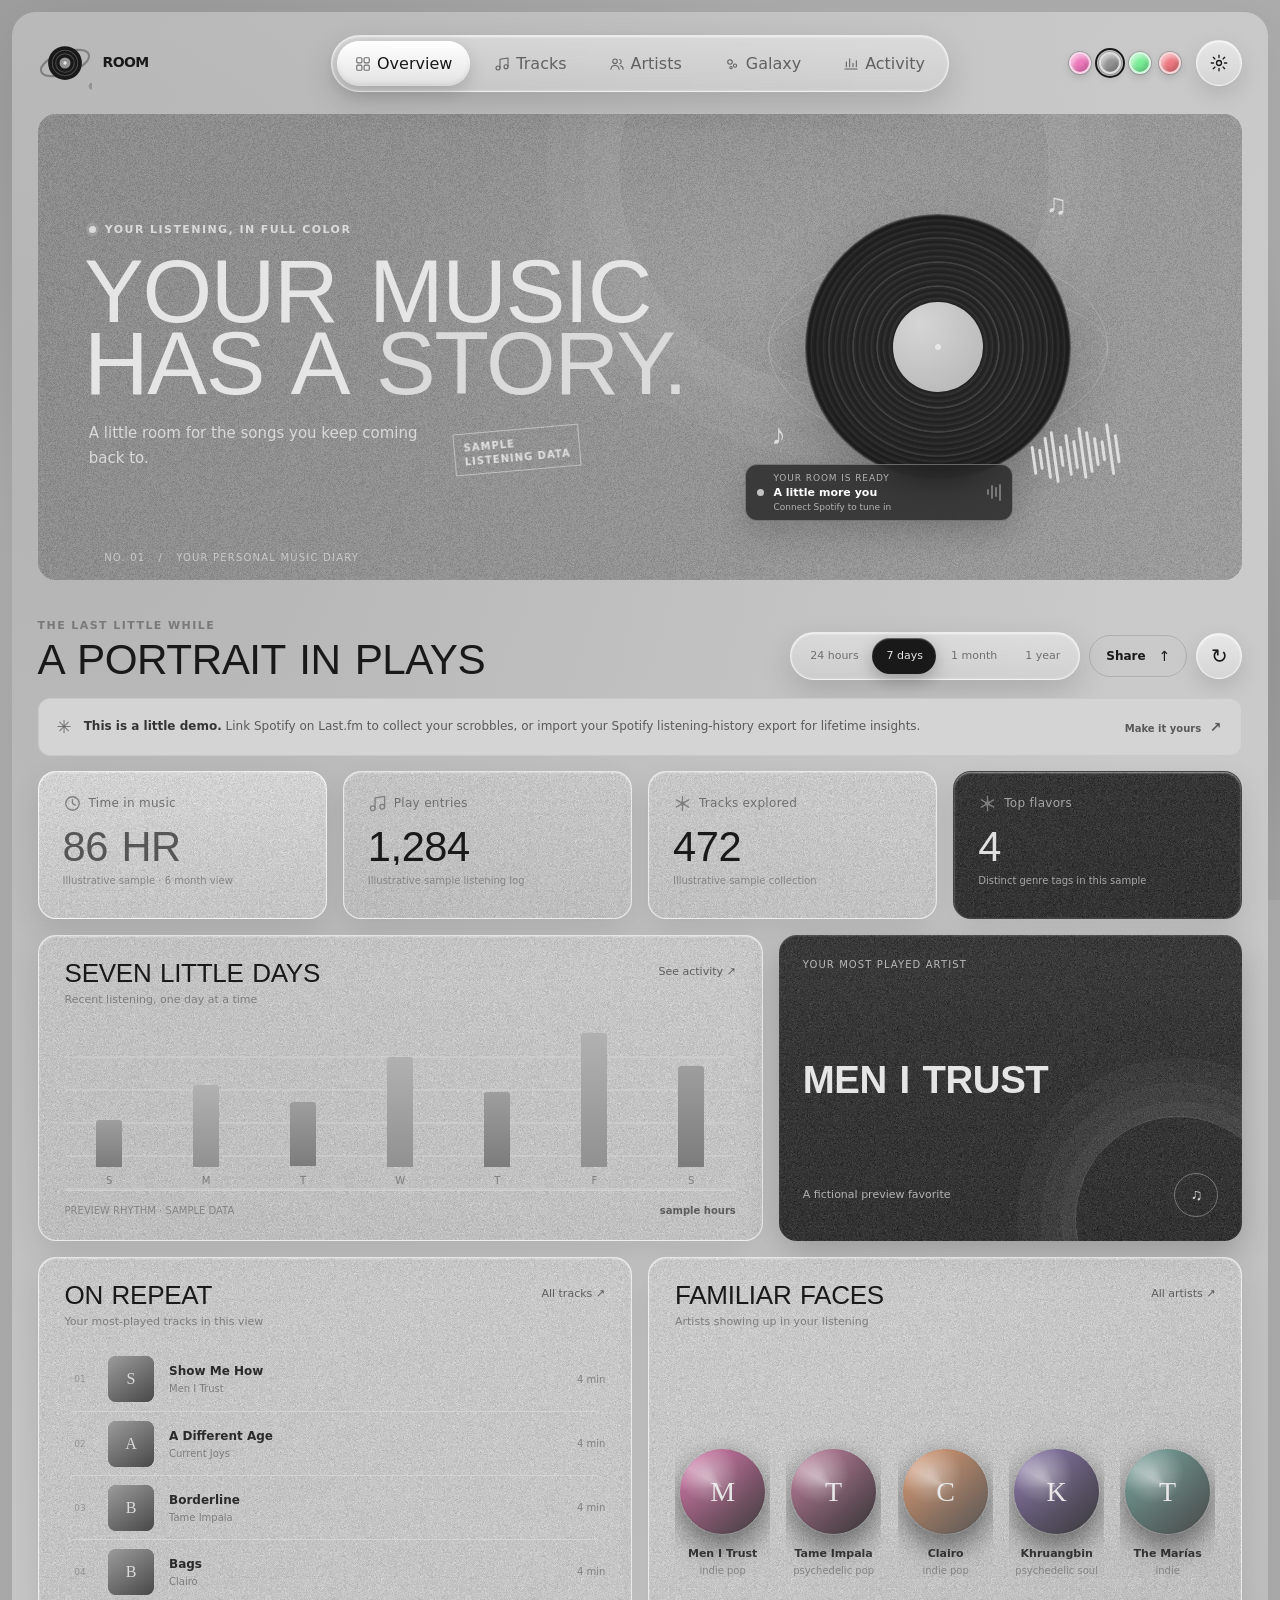
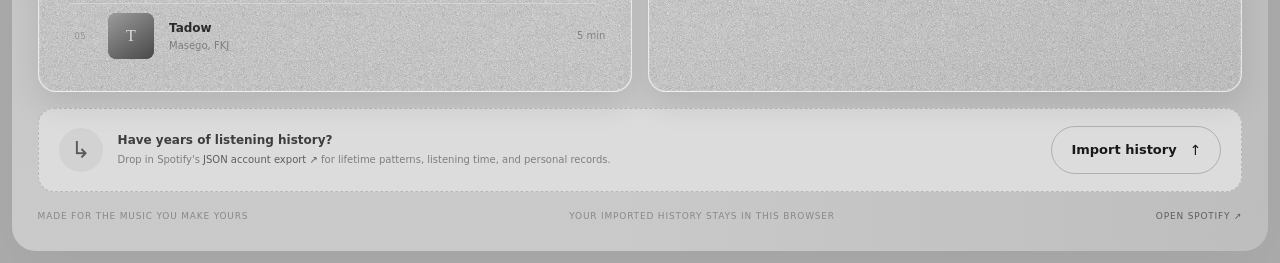
==== index.html @ 2a41d4ee "Force fresh app download for share fix" ====
<!doctype html>
<html lang="en">
  <head>
    <meta charset="utf-8" />
    <meta name="viewport" content="width=device-width, initial-scale=1" />
    <meta name="theme-color" content="#a3a3a3" />
    <meta name="description" content="A listening dashboard for Spotify listeners who track their music with Last.fm." />
    <title>Room</title>
    <link rel="icon" type="image/svg+xml" href="./logo.svg?v=3" />
    <link id="themeStylesheet" rel="stylesheet" href="./styles.css?v=20" />
    <script>
      try {
        var __roomTheme = localStorage.getItem("room-theme") || "grey";
        var __themeHref = { pink: "./themes/pink.css?v=20", green: "./themes/green.css?v=20", red: "./themes/red.css?v=20" }[__roomTheme];
        if (__themeHref) document.getElementById("themeStylesheet").href = __themeHref;
      } catch (e) {}
    </script>
    <script src="./config.js?v=20"></script>
    <script src="./app.js?v=21" defer></script>
  </head>
  <body>
    <div class="paper">
      <header class="topbar">
        <a class="wordmark" href="#overview" aria-label="Room home">
          <svg class="wordmark-logo" viewBox="0 0 64 64" aria-hidden="true"><ellipse cx="32" cy="32" rx="30" ry="12.5" fill="none" stroke="var(--ink)" stroke-opacity=".35" stroke-width="2.5" transform="rotate(-20 32 32)"/><circle cx="32" cy="32" r="20" fill="var(--ink)"/><circle cx="32" cy="32" r="15" fill="none" stroke="rgb(255 255 255 / 22%)" stroke-width="1.2"/><circle cx="32" cy="32" r="11" fill="none" stroke="rgb(255 255 255 / 22%)" stroke-width="1.2"/><circle cx="32" cy="32" r="6.5" fill="var(--pink)"/><circle cx="32" cy="32" r="2" fill="var(--white)"/><circle cx="60.2" cy="21.7" r="4" fill="var(--pink)"><animateMotion dur="3s" repeatCount="indefinite" path="M 60.2 21.7 A 30 12.5 -20 1 1 3.8 42.3 A 30 12.5 -20 1 1 60.2 21.7"/></circle></svg>
          <span>room</span>
        </a>

        <nav class="main-nav" aria-label="Dashboard sections">
          <span class="nav-indicator" aria-hidden="true"></span>
          <button class="nav-link is-active" type="button" data-view="overview"><svg class="nav-icon" viewBox="0 0 24 24" aria-hidden="true"><rect x="3.5" y="3.5" width="7" height="7" rx="1.5"></rect><rect x="13.5" y="3.5" width="7" height="7" rx="1.5"></rect><rect x="3.5" y="13.5" width="7" height="7" rx="1.5"></rect><rect x="13.5" y="13.5" width="7" height="7" rx="1.5"></rect></svg>Overview</button>
          <button class="nav-link" type="button" data-view="tracks"><svg class="nav-icon" viewBox="0 0 24 24" aria-hidden="true"><path d="M9 18V5l12-2v13"></path><circle cx="6" cy="18" r="3"></circle><circle cx="18" cy="16" r="3"></circle></svg>Tracks</button>
          <button class="nav-link" type="button" data-view="artists"><svg class="nav-icon" viewBox="0 0 24 24" aria-hidden="true"><circle cx="9" cy="8" r="3.4"></circle><path d="M2.8 20c.4-3.7 2.4-5.7 6.2-5.7s5.8 2 6.2 5.7M16 5.3a3.3 3.3 0 0 1 0 6.3M17.1 14.6c2.6.5 4 2.2 4.2 5.1"></path></svg>Artists</button>
          <button class="nav-link" type="button" data-view="galaxy"><svg class="nav-icon" viewBox="0 0 24 24" aria-hidden="true"><circle cx="9" cy="9" r="3.4"></circle><circle cx="16.5" cy="14.5" r="2.4"></circle><circle cx="10.5" cy="17.5" r="1.7"></circle></svg>Galaxy</button>
          <button class="nav-link" type="button" data-view="activity"><svg class="nav-icon" viewBox="0 0 24 24" aria-hidden="true"><path d="M3 19.5h18M5 16V9m5 7V4m5 12v-5m5 5V7"></path></svg>Activity</button>
        </nav>

        <div class="top-actions">
          <span class="theme-switch" role="group" aria-label="Color theme">
            <button class="theme-dot" type="button" data-theme="pink" style="background:#ed78bb" aria-label="Pink theme" title="Pink"></button>
            <button class="theme-dot is-active" type="button" data-theme="grey" style="background:#939393" aria-label="Grey theme" title="Grey"></button>
            <button class="theme-dot" type="button" data-theme="green" style="background:#78ed96" aria-label="Green theme" title="Green"></button>
            <button class="theme-dot" type="button" data-theme="red" style="background:#ed7880" aria-label="Red theme" title="Red"></button>
          </span>
          <div class="settings-wrap">
            <button class="icon-button" id="settingsButton" type="button" aria-label="Settings" aria-expanded="false" title="Settings">
              <svg class="settings-icon" viewBox="0 0 24 24" aria-hidden="true"><circle cx="12" cy="12" r="3"></circle><path d="M12 2.7v2.7M12 18.6v2.7M2.7 12h2.7M18.6 12h2.7M5.2 5.2l1.9 1.9M16.9 16.9l1.9 1.9M18.8 5.2l-1.9 1.9M7.1 16.9l-1.9 1.9"></path></svg>
            </button>
            <div class="settings-menu" id="settingsMenu" hidden>
              <p class="settings-title">SETTINGS</p>
              <span class="connection-label" id="connectionLabel"><i></i> Preview mode</span>
              <button class="pill-button pill-dark" id="connectButton" type="button">Log in with Spotify <span aria-hidden="true">↗</span></button>
              <button class="text-button disconnect-button" id="disconnectButton" type="button" hidden>Disconnect</button>
              <a class="settings-credit" href="https://github.com/Abdu2l" target="_blank" rel="noreferrer">made by Abdu2l ↗</a>
            </div>
          </div>
        </div>
      </header>

      <main>
        <section class="hero" aria-labelledby="heroTitle">
          <div class="hero-copy">
            <p class="eyebrow"><span class="eyebrow-dot"></span><span id="heroKicker">YOUR LISTENING, IN FULL COLOR</span></p>
            <h1 id="heroTitle">Your music<br />has a <em>story.</em></h1>
            <div class="hero-bottom">
              <p id="heroDescription">A little room for the songs you keep coming back to.</p>
              <span class="hero-stamp" id="dataStamp">SAMPLE<br />LISTENING DATA</span>
            </div>
          </div>
          <div class="hero-art" aria-label="Decorative animated vinyl record">
            <div class="orbit orbit-one"></div>
            <div class="orbit orbit-two"></div>
            <div class="vinyl">
              <span class="vinyl-label"><span></span></span>
            </div>
          <div class="sound-wave" aria-hidden="true">
              <i></i><i></i><i></i><i></i><i></i><i></i><i></i><i></i><i></i><i></i><i></i><i></i><i></i>
            </div>
            <span class="art-note note-one">♫</span>
            <span class="art-note note-two">♪</span>
            <div class="mini-now-playing" id="miniNowPlaying" aria-live="polite">
              <span class="mini-status-dot"></span>
              <span class="mini-copy"><small id="miniTrackState">YOUR ROOM IS READY</small><strong id="miniTrackName">A little more you</strong><span id="miniTrackArtist">Connect Spotify to tune in</span></span>
              <span class="mini-equalizer" aria-hidden="true"><i></i><i></i><i></i><i></i></span>
            </div>
          </div>
          <span class="hero-index">NO. 01 &nbsp; / &nbsp; YOUR PERSONAL MUSIC DIARY</span>
        </section>

        <section class="workspace" aria-label="Listening insights">
          <div class="section-toolbar">
            <div>
              <p class="eyebrow toolbar-eyebrow">THE LAST LITTLE WHILE</p>
              <h2 id="sectionTitle">A portrait in plays</h2>
            </div>
            <div class="toolbar-actions">
              <button class="text-button clear-history" id="clearHistoryButton" type="button" hidden>Clear import</button>
              <div class="range-switch" role="group" aria-label="Top items time range">
                <span class="range-indicator" aria-hidden="true"></span>
                <button type="button" data-range="day">24 hours</button>
                <button class="is-selected" type="button" data-range="week">7 days</button>
                <button type="button" data-range="month">1 month</button>
                <button type="button" data-range="year">1 year</button>
                <button type="button" data-range="all_time" hidden>All history</button>
              </div>
              <button class="pill-button pill-outline share-button" id="shareButton" type="button">Share <span aria-hidden="true">↑</span></button>
              <button class="icon-button" id="refreshButton" type="button" aria-label="Refresh Last.fm data" title="Refresh data">↻</button>
            </div>
          </div>

          <div class="demo-ribbon" id="demoRibbon">
            <span class="ribbon-icon" aria-hidden="true">✳</span>
            <p><strong>This is a little demo.</strong> Link Spotify on Last.fm to collect your scrobbles, or import your Spotify listening-history export for lifetime insights.</p>
            <button class="text-button" id="ribbonConnect" type="button">Make it yours <span aria-hidden="true">↗</span></button>
          </div>

          <div class="notice" id="notice" role="status" hidden></div>
          <div id="screenContent" aria-live="polite"></div>

          <div class="import-strip">
            <div class="import-mark" aria-hidden="true">↳</div>
            <div class="import-copy">
              <strong>Have years of listening history?</strong>
              <span>Drop in Spotify's <a href="https://www.spotify.com/account/privacy/" target="_blank" rel="noreferrer">JSON account export ↗</a> for lifetime patterns, listening time, and personal records.</span>
            </div>
            <button class="pill-button pill-outline" id="importButton" type="button">Import history <span aria-hidden="true">↑</span></button>
            <input id="historyFiles" type="file" accept=".json,application/json" multiple hidden />
          </div>

          <footer class="page-footer">
            <span>MADE FOR THE MUSIC YOU MAKE YOURS</span>
            <span>YOUR IMPORTED HISTORY STAYS IN THIS BROWSER</span>
            <a href="https://open.spotify.com/" target="_blank" rel="noreferrer">OPEN SPOTIFY ↗</a>
          </footer>
        </section>
      </main>
    </div>

    <dialog class="connect-dialog" id="connectDialog" aria-labelledby="dialogTitle">
      <form method="dialog" class="dialog-close-row">
        <button class="dialog-close" aria-label="Close setup">×</button>
      </form>
      <div class="dialog-inner">
        <p class="eyebrow dialog-eyebrow"><span class="eyebrow-dot"></span> ONE QUICK SETUP</p>
        <h2 id="dialogTitle">Bring your<br /><em>listening</em> in.</h2>
        <p class="dialog-intro">You need a Last.fm account. Link the Spotify account you already use in Last.fm settings; Last.fm records your listens while Room reads those scrobbles for your stats.</p>
        <div class="spotify-ready" id="spotifyReady">
          <span class="ready-icon" aria-hidden="true"><svg viewBox="0 0 24 24"><path d="M5 12.5a11 11 0 0 1 14 1.5M6.5 16a8 8 0 0 1 10.5 1M8.5 19a4.4 4.4 0 0 1 6 .4"></path><circle cx="12" cy="12" r="10"></circle></svg></span>
          <span id="spotifyReadyText">First connect Spotify on Last.fm, then return here with your Last.fm username.</span>
        </div>
        <a class="pill-button pill-dark dialog-connect" id="lastfmSpotifyLogin" href="https://www.last.fm/settings/applications" target="_blank" rel="noopener noreferrer">Log in with Spotify <span aria-hidden="true">↗</span></a>
        <p class="field-help lastfm-handoff-note">Last.fm opens in another tab and handles the Spotify link there. Come back to this page and enter your Last.fm username; Last.fm does not send this site an automatic return redirect.</p>
        <label class="field-label" for="lastfmUsername">Your Last.fm username</label>
        <input id="lastfmUsername" class="client-id-input" type="text" inputmode="text" autocomplete="username" spellcheck="false" placeholder="Last.fm username" />
        <button class="pill-button pill-dark dialog-connect" id="loadLastfmButton" type="button">Show my listening stats <span aria-hidden="true">↗</span></button>
        <details class="owner-setup" id="ownerSetup">
          <summary>Website owner setup</summary>
          <p class="owner-explainer">The website owner needs one free Last.fm API key so this page can read public listening stats. Visitors do not need developer accounts, API keys, or Spotify Premium.</p>
          <label class="field-label" for="lastfmApiKey">Last.fm API key</label>
          <input id="lastfmApiKey" class="client-id-input" type="text" inputmode="text" autocomplete="off" spellcheck="false" placeholder="Owner: paste the public API key" />
          <p class="field-help">Use an API key only; never enter an API secret. For a shared site, set it in config.js.</p>
          <div class="setup-steps">
            <p>Get the website's free API key from Last.fm:</p>
            <p><a href="https://www.last.fm/api/account/create" target="_blank" rel="noopener noreferrer">Last.fm API account ↗</a></p>
          </div>
        </details>
        <p class="dialog-footnote">Last.fm collects qualifying listens after Spotify is linked there. If scrobbles stop appearing, reconnect Spotify in Last.fm settings; Spotify now requires this about every six months. This page reads public Last.fm scrobbles; it never receives your Spotify password or session cookies. Your Last.fm profile must be public.</p>
      </div>
    </dialog>

    <dialog class="connect-dialog share-dialog" id="shareDialog" aria-labelledby="shareTitle">
      <form method="dialog" class="dialog-close-row">
        <button class="dialog-close" aria-label="Close share">×</button>
      </form>
      <div class="dialog-inner">
        <p class="eyebrow dialog-eyebrow"><span class="eyebrow-dot"></span> SHARE YOUR SOUND</p>
        <h2 id="shareTitle">Pass it<br /><em>around.</em></h2>
        <div class="share-formats" role="group" aria-label="Card format">
          <button class="pill-button pill-dark" type="button" data-format="story">Story · 9:16</button>
          <button class="pill-button pill-outline" type="button" data-format="square">Square · 1:1</button>
          <button class="pill-button pill-outline" type="button" data-format="track">Track</button>
        </div>
        <div class="share-preview"><img id="sharePreview" alt="Share card preview" hidden /><span id="shareLoading">Painting your card…</span></div>
        <div class="share-actions">
          <button class="pill-button pill-dark" id="shareDownload" type="button">Download ↓</button>
          <button class="pill-button pill-dark" id="shareInstagram" type="button">Instagram ↗</button>
          <button class="pill-button pill-outline" id="shareCopy" type="button">Copy</button>
        </div>
      </div>
    </dialog>

    <dialog class="connect-dialog note-dialog" id="noteDialog" aria-labelledby="noteTitle">
      <form method="dialog" class="dialog-close-row">
        <button class="dialog-close" aria-label="Close note">×</button>
      </form>
      <div class="dialog-inner">
        <p class="eyebrow dialog-eyebrow"><span class="eyebrow-dot"></span> WHY THIS SONG MATTERS</p>
        <h2 id="noteTitle">Unknown track</h2>
        <p class="dialog-artist" id="noteArtist">Unknown artist</p>
        <div class="note-stars" id="noteStars" role="group" aria-label="Your rating">
          <button type="button" data-stars="1" aria-label="1 star">★</button>
          <button type="button" data-stars="2" aria-label="2 stars">★</button>
          <button type="button" data-stars="3" aria-label="3 stars">★</button>
          <button type="button" data-stars="4" aria-label="4 stars">★</button>
          <button type="button" data-stars="5" aria-label="5 stars">★</button>
        </div>
        <label class="field-label" for="noteInput">One sentence</label>
        <input id="noteInput" class="client-id-input" type="text" maxlength="140" autocomplete="off" spellcheck="true" placeholder="Why does this one matter?" />
        <div class="share-actions">
          <button class="pill-button pill-dark" id="noteSave" type="button">Save ✓</button>
          <button class="pill-button pill-outline" id="noteShare" type="button">Share ↗</button>
          <button class="pill-button pill-outline" id="noteClear" type="button">Clear</button>
        </div>
      </div>
    </dialog>

    <div class="toast" id="toast" role="status" aria-live="polite"></div>
  </body>
</html>
---- styles.css ----
/* Room borrows Shelf.im's grain canvas, compressed type,
   soft entrances, and confident pill controls, reshaped into a listening desk. */
@font-face {
  font-family: "Shelf Display Study";
  src: url("https://framerusercontent.com/assets/Dthse9RNkcYvWCA00hjNxluT3s.woff2") format("woff2");
  font-style: normal;
  font-weight: 400 700;
  font-display: swap;
}

:root {
  color-scheme: light;
  --pink: #939393;
  --pink-light: #adadad;
  --pink-deep: #797979;
  --ink: #191919;
  --paper: #cccccc;
  --paper-deep: #c2c2c2;
  --line: #c2c2c2;
  --muted: #747474;
  --white: #e5e5e5;
  --ease: cubic-bezier(.2, .75, .25, 1);
  --page-width: 100%;
  --radius-panel: 18px;
}

* { box-sizing: border-box; }
html { min-width: 320px; scroll-behavior: smooth; }
body {
  margin: 0;
  min-height: 100vh;
  background:
    radial-gradient(ellipse at 12% 8%, #999999 0, transparent 43%),
    radial-gradient(ellipse at 88% 72%, #949494 0, transparent 46%),
    #acacac;
  background-attachment: fixed;
  color: var(--ink);
  font-family: "DejaVu Sans", Arial, sans-serif;
  -webkit-font-smoothing: antialiased;
}
button, input { font: inherit; }
button { color: inherit; }
button:focus-visible, a:focus-visible, input:focus-visible {
  outline: 3px solid #5d5d5d;
  outline-offset: 3px;
}

.paper {
  width: calc(100% - 24px);
  max-width: 2200px;
  min-height: calc(100vh - 24px);
  margin: 12px auto;
  padding: 0 clamp(18px, 2vw, 38px) 30px;
  border-radius: 24px;
  background:
    radial-gradient(ellipse at 4% 17%, rgb(147 147 147 / 38%), transparent 43%),
    radial-gradient(ellipse at 96% 64%, rgb(140 140 140 / 35%), transparent 47%),
    linear-gradient(145deg, #c6c6c6 0%, #cacaca 49%, #c9c9c9 100%);
  background-size: 145% 145%, 150% 150%, 100% 100%;
  animation: canvas-sway 32s ease-in-out infinite alternate;
  overflow: hidden;
  box-shadow: 0 18px 65px rgb(55 55 55 / 7%);
}

.topbar {
  position: relative;
  z-index: 2;
  display: grid;
  grid-template-columns: 1fr auto 1fr;
  min-height: 94px;
  align-items: center;
  gap: 20px;
}
.wordmark {
  display: inline-flex;
  width: fit-content;
  align-items: center;
  gap: 9px;
  color: var(--ink);
  text-decoration: none;
  font-size: 11px;
  line-height: .96;
  font-weight: 900;
  letter-spacing: -.045em;
  text-transform: uppercase;
}
.wordmark-glyph {
  display: grid;
  width: 31px;
  height: 31px;
  place-items: center;
  border-radius: 50%;
  color: var(--white);
  background: var(--pink);
  font-family: Georgia, serif;
  font-size: 24px;
  font-weight: 700;
  font-style: italic;
  line-height: 1;
  text-transform: lowercase;
  transform: rotate(-8deg);
}
.main-nav { display: flex; align-items: center; gap: 6px; }
.nav-link {
  padding: 11px 14px;
  border: 0;
  border-radius: 999px;
  background: transparent;
  color: #616161;
  font-size: 14px;
  cursor: pointer;
  transition: color 180ms ease, background 180ms ease, transform 180ms var(--ease);
}
.nav-icon {
  display: inline-block;
  width: 14px;
  height: 14px;
  margin-right: 6px;
  vertical-align: -3px;
  fill: none;
  stroke: currentColor;
  stroke-width: 1.6;
  stroke-linecap: round;
  stroke-linejoin: round;
  transition: transform 220ms var(--ease), color 180ms ease;
}
.nav-link:hover { color: var(--ink); transform: translateY(-1px); }
.nav-link.is-active { color: var(--ink); background: #d4d4d4; }
.nav-link.is-active .nav-icon { color: #6f6f6f; transform: scale(1.1); }
.top-actions { display: flex; justify-content: flex-end; align-items: center; gap: 15px; }
.disconnect-button { padding: 6px 0; color: #5e5e5e; }
.disconnect-button:hover { color: #3a3a3a; }
.connection-label {
  display: inline-flex;
  align-items: center;
  gap: 7px;
  color: #696969;
  font-size: 12px;
  white-space: nowrap;
}
.connection-label i, .eyebrow-dot {
  width: 7px;
  height: 7px;
  border-radius: 50%;
  background: #929292;
}
.connection-label.is-connected i { background: #797979; box-shadow: 0 0 0 3px rgb(121 121 121 / 14%); animation: live-pulse 1.8s ease-out infinite; }

.pill-button {
  display: inline-flex;
  min-height: 48px;
  align-items: center;
  justify-content: center;
  gap: 13px;
  padding: 0 19px;
  border: 1px solid transparent;
  border-radius: 999px;
  font-size: 13px;
  font-weight: 600;
  text-decoration: none;
  white-space: nowrap;
  cursor: pointer;
  transition: color 200ms var(--ease), background-color 200ms var(--ease), border-color 200ms var(--ease), box-shadow 200ms var(--ease), transform 200ms var(--ease);
}
.pill-button:hover { transform: translateY(-2px); box-shadow: 0 8px 22px rgb(38 38 38 / 13%); }
.pill-button:active { transform: translateY(0) scale(.98); }
.pill-button span { font-size: 14px; font-weight: 400; }
.pill-dark { color: var(--white); background: var(--ink); }
.pill-dark:hover { background: #313131; }
.pill-outline { border-color: #b0b0b0; color: var(--ink); background: transparent; }
.pill-outline:hover { border-color: var(--ink); background: var(--white); }

main { width: 100%; max-width: var(--page-width); margin: 0 auto; }
.hero {
  position: relative;
  display: grid;
  min-height: clamp(340px, 30vw, 410px);
  grid-template-columns: 1.12fr .88fr;
  align-items: center;
  padding: 48px clamp(30px, 4vw, 72px);
  overflow: hidden;
  isolation: isolate;
  border-radius: 18px;
  color: var(--white);
  background:
    radial-gradient(ellipse at 58% 35%, rgb(230 230 230 / 11%), transparent 38%),
    linear-gradient(112deg, #8c8c8c 0%, #939393 51%, #9c9c9c 100%);
  animation: arrive 650ms var(--ease) both;
}
.hero::before {
  position: absolute;
  z-index: -1;
  inset: -15%;
  content: "";
  opacity: .24;
  mix-blend-mode: soft-light;
  pointer-events: none;
  background-image: url("./grain.png");
  background-size: 384px;
  animation: grain-drift 1.2s steps(3, end) infinite;
}
.hero::after {
  position: absolute;
  z-index: -1;
  top: -160px;
  right: 16%;
  width: 430px;
  height: 430px;
  border: 1px solid rgb(230 230 230 / 13%);
  border-radius: 50%;
  content: "";
  box-shadow: 0 0 0 34px rgb(230 230 230 / 3%), 0 0 0 72px rgb(230 230 230 / 3%);
  animation: halo-breathe 8s ease-in-out infinite;
}
.hero-copy { position: relative; z-index: 1; max-width: 650px; }
.eyebrow {
  display: flex;
  align-items: center;
  gap: 9px;
  margin: 0;
  font-size: 11px;
  font-weight: 600;
  letter-spacing: .13em;
}
.hero .eyebrow { color: rgb(230 230 230 / 86%); }
.hero .eyebrow-dot { background: #dbdbdb; box-shadow: 0 0 0 3px rgb(230 230 230 / 18%); }
.hero h1 {
  width: 690px;
  max-width: 100%;
  margin: 20px 0 22px -5px;
  font-family: "Shelf Display Study", "DejaVu Sans Condensed", Impact, sans-serif;
  font-size: clamp(68px, 7vw, 128px);
  font-weight: 400;
  line-height: .8;
  letter-spacing: -.015em;
  word-spacing: .09em;
  text-transform: uppercase;
  animation: title-arrive 800ms var(--ease) both;
}
.hero h1 em, .connect-dialog h2 em { font-style: normal; }
.hero h1 em { color: #dadada; }
.hero-bottom { display: flex; align-items: flex-end; gap: 25px; }
.hero-bottom p {
  max-width: 340px;
  margin: 0;
  color: rgb(230 230 230 / 85%);
  font-size: 15px;
  line-height: 1.65;
}
.hero-stamp {
  display: inline-block;
  padding: 7px 9px 6px;
  border: 1px solid rgb(230 230 230 / 53%);
  color: #e0e0e0;
  font-size: 10px;
  font-weight: 700;
  line-height: 1.35;
  letter-spacing: .1em;
  transform: rotate(-5deg);
}
.hero-index {
  position: absolute;
  left: clamp(30px, 5.2vw, 76px);
  bottom: 17px;
  color: rgb(230 230 230 / 66%);
  font-size: 10px;
  letter-spacing: .12em;
}
.hero-art {
  position: relative;
  width: min(100%, 370px);
  aspect-ratio: 1;
  justify-self: center;
  display: grid;
  place-items: center;
}
.vinyl {
  position: relative;
  z-index: 1;
  display: grid;
  width: 72%;
  aspect-ratio: 1;
  place-items: center;
  border: 1px solid rgb(230 230 230 / 17%);
  border-radius: 50%;
  background:
    radial-gradient(circle, transparent 0 32%, rgb(230 230 230 / 10%) 32.4% 32.9%, transparent 33.2% 45%, rgb(230 230 230 / 9%) 45.3% 45.8%, transparent 46.1% 58%, rgb(230 230 230 / 8%) 58.3% 58.8%, transparent 59.1% 70%, rgb(230 230 230 / 8%) 70.3% 70.8%, transparent 71.1%),
    repeating-radial-gradient(circle, #323232 0 1px, #222222 2px 4px, #2a2a2a 5px 6px);
  box-shadow: 0 22px 54px rgb(46 46 46 / 29%), inset 0 0 35px rgb(0 0 0 / 32%);
  animation: record-turn 24s linear infinite;
}
.vinyl::after {
  position: absolute;
  top: 50%;
  left: 50%;
  width: 6px;
  height: 6px;
  border-radius: 50%;
  background: #e6e6e6;
  content: "";
  transform: translate(-50%, -50%);
}
.vinyl-label {
  display: grid;
  width: 34%;
  aspect-ratio: 1;
  place-items: center;
  border-radius: 50%;
  color: #424242;
  background: radial-gradient(circle at 30% 25%, #d5d5d5, #bababa 80%);
  text-align: center;
  font-family: Georgia, serif;
  font-size: clamp(15px, 2vw, 25px);
  font-weight: 700;
  font-style: italic;
  line-height: .75;
}
.orbit {
  position: absolute;
  width: 92%;
  aspect-ratio: 1;
  border: 1px solid rgb(230 230 230 / 28%);
  border-radius: 50%;
}
.orbit-one { transform: scaleY(.35) rotate(-25deg); animation: orbit-one-drift 19s linear infinite; }
.orbit-two { transform: scaleY(.58) rotate(48deg); animation: orbit-two-drift 27s linear reverse infinite; }
.sound-wave {
  position: absolute;
  right: 1%;
  bottom: 13%;
  z-index: 2;
  display: flex;
  height: 60px;
  align-items: center;
  gap: 4px;
  transform: rotate(-8deg);
}
.sound-wave i {
  width: 3px;
  height: var(--bar, 21px);
  border-radius: 9px;
  background: #dddddd;
  animation: wave 1.05s ease-in-out infinite alternate;
  animation-delay: var(--delay, 0ms);
}
.sound-wave i:nth-child(3n) { --bar: 42px; }
.sound-wave i:nth-child(3n + 1) { --bar: 29px; }
.sound-wave i:nth-child(4n) { --bar: 52px; }
.sound-wave i:nth-child(2n) { --delay: -400ms; }
.sound-wave i:nth-child(5n) { --delay: -680ms; }
.art-note {
  position: absolute;
  z-index: 2;
  color: #dddddd;
  font-family: Georgia, serif;
  font-size: 29px;
  animation: note-float 3s ease-in-out infinite;
}
.note-one { top: 7%; right: 15%; }
.note-two { bottom: 22%; left: 5%; animation-delay: -1.1s; }

/* A tiny glassy now-playing badge gives the moving record a useful status. */
.mini-now-playing {
  position: absolute;
  z-index: 4;
  bottom: 3%;
  left: -2%;
  display: flex;
  width: min(268px, 78%);
  min-height: 55px;
  align-items: center;
  gap: 9px;
  padding: 8px 11px;
  border: 1px solid rgb(230 230 230 / 34%);
  border-radius: 12px;
  background: rgb(32 32 32 / 77%);
  box-shadow: 0 12px 30px rgb(40 40 40 / 22%);
  backdrop-filter: blur(12px);
  animation: badge-float 4.2s ease-in-out infinite;
}
.mini-status-dot { width: 7px; height: 7px; flex: 0 0 auto; border-radius: 50%; background: #c2c2c2; }
.mini-now-playing.is-live .mini-status-dot { background: #b6b6b6; box-shadow: 0 0 0 4px rgb(182 182 182 / 13%); animation: live-pulse 1.8s ease-out infinite; }
.mini-copy { display: grid; min-width: 0; flex: 1; gap: 3px; }
.mini-copy small { color: #b2b2b2; font-size: 9px; letter-spacing: .1em; }
.mini-copy strong { overflow: hidden; color: white; font-size: 11px; text-overflow: ellipsis; white-space: nowrap; }
.mini-copy span { overflow: hidden; color: rgb(230 230 230 / 70%); font-size: 9px; text-overflow: ellipsis; white-space: nowrap; }
.mini-equalizer { display: flex; height: 20px; align-items: center; gap: 2px; }
.mini-equalizer i { width: 2px; height: 6px; border-radius: 4px; background: #c5c5c5; animation: mini-wave .72s ease-in-out infinite alternate; }
.mini-equalizer i:nth-child(2) { height: 14px; animation-delay: -.3s; }
.mini-equalizer i:nth-child(3) { height: 10px; animation-delay: -.52s; }
.mini-equalizer i:nth-child(4) { height: 17px; animation-delay: -.13s; }
.mini-now-playing:not(.is-live) .mini-equalizer i { animation-play-state: paused; opacity: .45; }

.workspace { padding-top: 39px; }
.section-toolbar {
  display: flex;
  align-items: flex-end;
  justify-content: space-between;
  gap: 18px;
  margin-bottom: 18px;
}
.toolbar-eyebrow { margin-bottom: 8px; color: var(--pink-deep); }
.section-toolbar h2 {
  margin: 0;
  font-family: "Shelf Display Study", "DejaVu Sans Condensed", Impact, sans-serif;
  font-size: clamp(34px, 3.3vw, 48px);
  font-weight: 400;
  line-height: .94;
  letter-spacing: -.012em;
  word-spacing: .07em;
  text-transform: uppercase;
}
.toolbar-actions { display: flex; align-items: center; gap: 9px; }
.clear-history { color: #5e5e5e; }
.range-switch {
  display: flex;
  align-items: center;
  padding: 3px;
  border: 1px solid #c8c8c8;
  border-radius: 999px;
  background: #d0d0d0;
}
.range-switch button {
  min-height: 36px;
  padding: 0 14px;
  border: 0;
  border-radius: 999px;
  color: #6f6f6f;
  background: transparent;
  font-size: 11px;
  cursor: pointer;
  transition: background 180ms ease, color 180ms ease, transform 180ms ease;
}
.range-switch button:hover { color: var(--ink); }
.range-switch button.is-selected { color: var(--white); background: var(--ink); }
.icon-button {
  display: grid;
  width: 42px;
  height: 42px;
  place-items: center;
  border: 1px solid #c7c7c7;
  border-radius: 50%;
  color: var(--ink);
  background: #dcdcdc;
  font-size: 20px;
  cursor: pointer;
  transition: transform 250ms var(--ease), background 180ms ease;
}
.icon-button:hover { background: #e6e6e6; transform: rotate(35deg); }
.icon-button.is-loading { animation: spin 850ms linear infinite; }

.demo-ribbon {
  display: flex;
  min-height: 58px;
  align-items: center;
  gap: 12px;
  margin-bottom: 15px;
  padding: 12px 18px;
  border: 1px solid #c9c9c9;
  border-radius: 12px;
  background: #d4d4d4;
  animation: arrive 520ms 100ms var(--ease) both;
}
.demo-ribbon[hidden] { display: none; }
.ribbon-icon { color: #6b6b6b; font-size: 18px; }
.demo-ribbon p { flex: 1; margin: 0; color: #5a5a5a; font-size: 12px; line-height: 1.55; }
.demo-ribbon strong { color: #353535; }
.text-button {
  padding: 6px 2px 6px 8px;
  border: 0;
  color: #595959;
  background: transparent;
  font-size: 10px;
  font-weight: 700;
  white-space: nowrap;
  cursor: pointer;
}
.text-button span { padding-left: 5px; font-size: 14px; }
.notice {
  margin: 0 0 13px;
  padding: 11px 14px;
  border: 1px solid #c1c1c1;
  border-radius: 10px;
  color: #4b4b4b;
  background: #e0e0e0;
  font-size: 11px;
  line-height: 1.5;
}
.notice[hidden] { display: none; }
.notice.is-error { border-color: #bbbbbb; color: #444444; background: #dddddd; }

.stats-grid {
  display: grid;
  grid-template-columns: repeat(4, minmax(0, 1fr));
  gap: 16px;
  margin-bottom: 16px;
}
.stat-card {
  position: relative;
  min-height: 148px;
  padding: 22px 24px 20px;
  overflow: hidden;
  border: 1px solid var(--line);
  border-radius: 18px;
  background: #d4d4d4;
  animation: arrive 500ms var(--ease) both;
  transition: transform 220ms var(--ease), box-shadow 220ms var(--ease), border-color 220ms ease;
}
.stat-card:hover { z-index: 1; border-color: #a2a2a2; box-shadow: 0 13px 30px rgb(64 64 64 / 9%); transform: translateY(-3px); }
.stat-card:nth-child(2) { animation-delay: 60ms; }
.stat-card:nth-child(3) { animation-delay: 120ms; }
.stat-card:nth-child(4) { animation-delay: 180ms; }
.stat-label {
  display: flex;
  align-items: center;
  gap: 7px;
  color: #6f6f6f;
  font-size: 12px;
  letter-spacing: .025em;
}
.stat-icon { display: grid; width: 19px; height: 19px; place-items: center; color: #7f7f7f; }
.line-icon { display: block; width: 19px; height: 19px; fill: none; stroke: currentColor; stroke-width: 1.65; stroke-linecap: round; stroke-linejoin: round; }
.stat-value {
  display: block;
  max-width: 100%;
  margin-top: 15px;
  overflow: hidden;
  color: var(--ink);
  font-family: "Shelf Display Study", "DejaVu Sans Condensed", Impact, sans-serif;
  font-size: clamp(38px, 3.25vw, 56px);
  font-weight: 400;
  line-height: .9;
  letter-spacing: -.01em;
  word-spacing: .055em;
  text-overflow: ellipsis;
  text-transform: uppercase;
  white-space: nowrap;
}
.stat-note { display: block; margin-top: 10px; color: #858585; font-size: 10px; }
.stat-card.is-pink { border-color: #bcbcbc; background: #d9d9d9; }
.stat-card.is-pink .stat-value { color: #565656; }
.stat-card.is-dark { color: var(--white); border-color: #242424; background: #222222; }
.stat-card.is-dark .stat-label, .stat-card.is-dark .stat-note { color: #a6a6a6; }
.stat-card.is-dark .stat-value { color: #e0e0e0; }

.insight-grid {
  display: grid;
  grid-template-columns: minmax(0, 1.22fr) minmax(280px, .78fr);
  gap: 16px;
  margin-bottom: 16px;
}
.panel {
  min-width: 0;
  padding: 24px 26px;
  border: 1px solid var(--line);
  border-radius: 18px;
  background: rgb(213 213 213 / 91%);
  animation: arrive 560ms 120ms var(--ease) both;
  transition: border-color 220ms ease, box-shadow 220ms ease;
}
.panel:hover { border-color: #bfbfbf; box-shadow: 0 12px 32px rgb(58 58 58 / 5%); }
.panel-heading {
  display: flex;
  align-items: flex-start;
  justify-content: space-between;
  gap: 12px;
  margin-bottom: 19px;
}
.panel-heading h3 {
  margin: 0;
  color: var(--ink);
  font-family: "Shelf Display Study", "DejaVu Sans Condensed", Impact, sans-serif;
  font-size: 26px;
  font-weight: 400;
  line-height: 1;
  letter-spacing: -.01em;
  word-spacing: .06em;
  text-transform: uppercase;
}
.panel-heading p { margin: 7px 0 0; color: #7d7d7d; font-size: 11px; }
.subtle-link {
  padding: 5px 0;
  border: 0;
  color: #5e5e5e;
  background: transparent;
  font-size: 11px;
  white-space: nowrap;
  cursor: pointer;
}
.subtle-link:hover { text-decoration: underline; text-underline-offset: 3px; }

.activity-chart {
  position: relative;
  display: flex;
  height: 166px;
  align-items: stretch;
  justify-content: space-between;
  gap: clamp(5px, 1.3vw, 16px);
  padding: 8px 4px 23px;
  border-bottom: 1px solid #d0d0d0;
  background: repeating-linear-gradient(to bottom, transparent 0 31px, #d3d3d3 32px, transparent 33px);
}
.chart-column { position: relative; display: flex; flex: 1; min-width: 5px; align-items: flex-end; justify-content: center; }
.chart-bar {
  width: min(26px, 72%);
  min-height: 4px;
  border-radius: 3px 3px 0 0;
  background: linear-gradient(180deg, #9e9e9e, #7c7c7c);
  transform-origin: bottom;
  animation: bar-rise 650ms var(--ease) both;
  transition: filter 160ms ease, transform 160ms ease;
}
.chart-column:nth-child(2n) .chart-bar { background: linear-gradient(180deg, #b1b1b1, #919191); }
.chart-column:hover .chart-bar { filter: saturate(1.2); transform: scaleX(1.12); }
.chart-day {
  position: absolute;
  top: calc(100% + 8px);
  color: #7c7c7c;
  font-size: 10px;
}
.chart-empty { display: grid; width: 100%; place-items: center; color: #848484; font-size: 12px; }
.chart-caption { display: flex; justify-content: space-between; margin-top: 14px; color: #848484; font-size: 10px; }
.chart-caption strong { color: #5c5c5c; font-weight: 600; }

.listening-note {
  position: relative;
  display: flex;
  min-height: 224px;
  flex-direction: column;
  justify-content: space-between;
  padding: 24px;
  overflow: hidden;
  border-radius: 18px;
  border: 0;
  color: var(--white);
  background:
    radial-gradient(circle at 84% 24%, rgb(230 230 230 / 19%) 0 1px, transparent 2px),
    radial-gradient(ellipse at 83% 18%, #5c5c5c 0%, transparent 44%),
    #2d2d2d;
}
.listening-note::after {
  position: absolute;
  right: -39px;
  bottom: -81px;
  width: 204px;
  height: 204px;
  border: 1px solid rgb(230 230 230 / 19%);
  border-radius: 50%;
  content: "";
  box-shadow: 0 0 0 14px rgb(230 230 230 / 3%), 0 0 0 34px rgb(230 230 230 / 3%), 0 0 0 58px rgb(230 230 230 / 3%);
}
.note-top, .note-bottom { position: relative; z-index: 1; }
.note-top { color: #b9b9b9; font-size: 10px; letter-spacing: .11em; }
.note-artist {
  display: block;
  max-width: 100%;
  margin: 22px 0 4px;
  overflow: hidden;
  font-family: "Shelf Display Study", "DejaVu Sans Condensed", Impact, sans-serif;
  font-size: clamp(27px, 3vw, 39px);
  line-height: .95;
  letter-spacing: -.01em;
  word-spacing: .06em;
  text-overflow: ellipsis;
  text-transform: uppercase;
  white-space: nowrap;
}
.note-bottom { display: flex; align-items: center; justify-content: space-between; color: #b2b2b2; font-size: 11px; }
.note-disc {
  display: grid;
  width: 44px;
  height: 44px;
  place-items: center;
  border: 1px solid rgb(230 230 230 / 38%);
  border-radius: 50%;
  color: #dcdcdc;
  font-family: Georgia, serif;
  font-size: 16px;
}

.lower-grid {
  display: grid;
  grid-template-columns: minmax(0, 1fr) minmax(320px, 1fr);
  gap: 16px;
  margin-bottom: 16px;
}
.track-list { display: grid; gap: 0; }
.track-row {
  display: grid;
  grid-template-columns: 30px 48px minmax(0, 1fr) auto;
  min-height: 64px;
  align-items: center;
  gap: 13px;
  border-top: 1px solid #d4d4d4;
  animation: arrive 450ms var(--ease) both;
}
.track-row:first-child { border-top: 0; }
.track-row:nth-child(2) { animation-delay: 55ms; }
.track-row:nth-child(3) { animation-delay: 110ms; }
.track-row:nth-child(4) { animation-delay: 165ms; }
.track-row:nth-child(5) { animation-delay: 220ms; }
.track-rank { display: flex; flex-direction: column; align-items: center; gap: 3px; color: #939393; font-size: 9px; text-align: center; }
.rank-movement { display: inline-block; margin-left: 5px; font-size: 8px; font-weight: 700; white-space: nowrap; }
.track-rank .rank-movement { margin-left: 0; }
.rank-movement-up { color: #5e5e5e; }
.rank-movement-down { color: #707070; }
.rank-movement-new { color: #757575; font-size: 7px; letter-spacing: .04em; }
.rank-history-note { margin: -7px 0 14px; color: #797979; font-size: 10px; }
.cover-art {
  position: relative;
  display: grid;
  width: 46px;
  height: 46px;
  place-items: center;
  overflow: hidden;
  border-radius: 8px;
  color: rgb(230 230 230 / 90%);
  background: linear-gradient(135deg, #898989, #4a4a4a);
  font-family: Georgia, serif;
  font-size: 16px;
}
.cover-art img { width: 100%; height: 100%; object-fit: cover; }
.cover-fallback { display: none; width: 100%; height: 100%; place-items: center; border-radius: inherit; background: linear-gradient(145deg, #9c9c9c, #484848); }
.cover-art.is-missing .cover-fallback { display: grid; }
.track-name { display: block; overflow: hidden; color: #2a2a2a; font-size: 12px; font-weight: 600; text-overflow: ellipsis; white-space: nowrap; }
.track-artist { display: block; margin-top: 5px; overflow: hidden; color: #7d7d7d; font-size: 10px; text-overflow: ellipsis; white-space: nowrap; }
.track-duration { color: #818181; font-size: 10px; white-space: nowrap; }
.empty-copy { padding: 28px 10px; color: #797979; font-size: 12px; line-height: 1.65; }

.artist-grid { display: grid; grid-template-columns: repeat(5, minmax(0, 1fr)); gap: 16px; }
.artist-card { min-width: 0; text-align: center; animation: arrive 620ms var(--ease) both; }
.artist-card:nth-child(2) { animation-delay: 70ms; }
.artist-card:nth-child(3) { animation-delay: 140ms; }
.artist-card:nth-child(4) { animation-delay: 210ms; }
.artist-card:nth-child(5) { animation-delay: 280ms; }
.artist-art {
  display: block;
  background: transparent;
  width: min(100%, 112px);
  aspect-ratio: 1;
  margin: 0 auto 12px;
  border: 1px solid rgb(24 24 24 / 5%);
  border-radius: 50%;
  transition: transform 240ms var(--ease);
  animation: portrait-glow 6s ease-in-out infinite;
}
.artist-clip {
  position: relative;
  display: grid;
  width: 100%;
  height: 100%;
  place-items: center;
  overflow: hidden;
  border-radius: 50%;
  isolation: isolate;
  color: #e6e6e6;
  background:
    radial-gradient(circle at 34% 30%, rgb(230 230 230 / 32%), transparent 36%),
    linear-gradient(140deg, var(--artist-a, #8c8c8c), var(--artist-b, #3d3d3d));
  font-family: "Shelf Display Study", Georgia, serif;
  font-size: 28px;
}
.artist-card:hover .artist-art { transform: rotate(-7deg) scale(1.045); }
.artist-clip img { width: 100%; height: 100%; object-fit: cover; }
.artist-fallback { display: none; width: 100%; height: 100%; place-items: center; border-radius: inherit; }
.artist-art.is-missing .artist-fallback { display: grid; }
.artist-name { display: block; overflow: hidden; color: #383838; font-size: 11px; font-weight: 600; text-overflow: ellipsis; white-space: nowrap; }
.artist-rank { display: block; margin-top: 5px; color: #858585; font-size: 10px; }
.artist-card:nth-child(5n + 2) { --artist-a: #858585; --artist-b: #353535; }
.artist-card:nth-child(5n + 3) { --artist-a: #9e9e9e; --artist-b: #565656; }
.artist-card:nth-child(5n + 4) { --artist-a: #7e7e7e; --artist-b: #3a3a3a; }
.artist-card:nth-child(5n) { --artist-a: #878787; --artist-b: #4a4a4a; }

.import-strip {
  display: flex;
  min-height: 84px;
  align-items: center;
  gap: 15px;
  margin-top: 14px;
  padding: 16px 20px;
  border: 1px dashed #b8b8b8;
  border-radius: 16px;
  background: #dcdcdc;
  transition: border-color 180ms ease, background 180ms ease;
}
.import-strip.is-dragging { border-color: var(--pink-deep); background: #d7d7d7; }
.import-mark { display: grid; width: 44px; height: 44px; flex: 0 0 auto; place-items: center; border-radius: 50%; color: #595959; background: #d2d2d2; font-size: 23px; }
.import-copy { display: grid; flex: 1; gap: 5px; }
.import-copy strong { color: #3d3d3d; font-size: 12px; }
.import-copy span { color: #7e7e7e; font-size: 10px; line-height: 1.5; }
.import-copy a { color: #5e5e5e; text-decoration: none; text-underline-offset: 2px; }
.import-copy a:hover { text-decoration: underline; }
.page-footer {
  display: flex;
  justify-content: space-between;
  gap: 14px;
  padding-top: 19px;
  color: #888888;
  font-size: 9px;
  letter-spacing: .09em;
}
.page-footer a { color: #5d5d5d; text-decoration: none; }
.page-footer a:hover { color: #595959; }

.activity-layout { display: grid; grid-template-columns: minmax(0, 1fr) minmax(280px, .75fr); gap: 13px; }
.activity-layout .panel { min-height: 270px; }
.weekday-grid { display: grid; grid-template-columns: repeat(7, 1fr); gap: 9px; margin: 22px 0 12px; }
.weekday-cell { display: grid; gap: 9px; text-align: center; }
.weekday-cell span { color: #7a7a7a; font-size: 10px; }
.weekday-cell i { display: block; width: 100%; aspect-ratio: 1; border-radius: 6px; background: #d4d4d4; }
.weekday-cell i[data-level="1"] { background: #bfbfbf; }
.weekday-cell i[data-level="2"] { background: #a6a6a6; }
.weekday-cell i[data-level="3"] { background: #8f8f8f; }
.weekday-cell i[data-level="4"] { background: #6f6f6f; }
.hourly-bars { display: flex; height: 120px; align-items: flex-end; gap: 4px; margin-top: 25px; border-bottom: 1px solid #d0d0d0; }
.hourly-bars i { flex: 1; min-width: 2px; border-radius: 5px 5px 0 0; background: #9b9b9b; }
.recent-list { display: grid; }
.recent-row { display: grid; grid-template-columns: 46px minmax(0, 1fr) auto; align-items: center; gap: 12px; min-height: 62px; border-top: 1px solid #d4d4d4; animation: arrive 440ms var(--ease) both; }
.recent-row:first-child { border-top: 0; }
.recent-row:nth-child(2) { animation-delay: 55ms; }
.recent-row:nth-child(3) { animation-delay: 110ms; }
.recent-row:nth-child(4) { animation-delay: 165ms; }
.recent-row:nth-child(5) { animation-delay: 220ms; }
.recent-time { color: #858585; font-size: 10px; white-space: nowrap; }
.recent-meta { min-width: 0; }
.recent-meta strong, .recent-meta span { display: block; overflow: hidden; text-overflow: ellipsis; white-space: nowrap; }
.recent-meta strong { color: #323232; font-size: 12px; }
.recent-meta span { margin-top: 5px; color: #7e7e7e; font-size: 10px; }

.connect-dialog {
  width: min(506px, calc(100% - 30px));
  max-height: min(92vh, 850px);
  padding: 0;
  overflow: auto;
  border: 1px solid rgb(230 230 230 / 65%);
  border-radius: 20px;
  color: var(--white);
  background:
    radial-gradient(ellipse at 85% 3%, rgb(230 230 230 / 14%), transparent 31%),
    linear-gradient(145deg, #949494, #848484);
  box-shadow: 0 28px 100px rgb(36 36 36 / 35%);
}
.connect-dialog[open] { animation: modal-arrive 280ms var(--ease) both; }
.connect-dialog::backdrop { background: rgb(31 31 31 / 43%); backdrop-filter: blur(7px); }
.dialog-close-row { position: sticky; z-index: 2; top: 0; display: flex; justify-content: flex-end; height: 0; }
.dialog-close {
  display: grid;
  width: 38px;
  height: 38px;
  place-items: center;
  margin: 13px 13px 0 0;
  border: 1px solid rgb(230 230 230 / 48%);
  border-radius: 50%;
  color: white;
  background: rgb(230 230 230 / 8%);
  font-size: 23px;
  font-weight: 300;
  cursor: pointer;
  transition: transform 180ms ease, background 180ms ease;
}
.dialog-close:hover { background: rgb(230 230 230 / 20%); transform: rotate(90deg); }
.dialog-inner { padding: 43px 42px 35px; }
.dialog-eyebrow { color: rgb(230 230 230 / 84%); }
.dialog-eyebrow .eyebrow-dot { background: #d8d8d8; }
.connect-dialog h2 {
  margin: 18px 0 14px;
  font-family: "Shelf Display Study", "DejaVu Sans Condensed", Impact, sans-serif;
  font-size: 61px;
  font-weight: 400;
  line-height: .79;
  letter-spacing: -.012em;
  word-spacing: .09em;
  text-transform: uppercase;
}
.connect-dialog h2 em { color: #d7d7d7; }
.dialog-intro { max-width: 380px; margin: 0 0 22px; color: rgb(230 230 230 / 87%); font-size: 13px; line-height: 1.65; }
.field-label { display: block; margin-bottom: 7px; color: white; font-size: 10px; font-weight: 700; }
.client-id-input {
  width: 100%;
  height: 44px;
  padding: 0 13px;
  border: 1px solid rgb(230 230 230 / 63%);
  border-radius: 9px;
  color: #282828;
  background: #e3e3e3;
  font-size: 13px;
}
.client-id-input::placeholder { color: #8b8b8b; }
.field-help { margin: 6px 0 17px; color: rgb(230 230 230 / 76%); font-size: 10px; }
.setup-steps {
  margin: 0 0 17px;
  padding: 13px 14px;
  border: 1px solid rgb(230 230 230 / 30%);
  border-radius: 12px;
  background: rgb(57 57 57 / 12%);
}
.setup-steps p { margin: 7px 0; color: rgb(230 230 230 / 91%); font-size: 11px; line-height: 1.55; }
.setup-steps p span { padding-right: 6px; color: #d8d8d8; font-size: 10px; letter-spacing: .06em; }
.setup-steps a { color: white; text-underline-offset: 3px; }
.setup-steps code { display: block; margin: 4px 0 8px 29px; overflow-wrap: anywhere; color: #d7d7d7; font-size: 10px; }
.dialog-connect { width: 100%; min-height: 45px; color: #3c3c3c; background: #dedede; }
.dialog-connect:hover { color: #2d2d2d; background: white; }
.dialog-connect:disabled { color: #b0b0b0; background: #d6d6d6; box-shadow: none; cursor: not-allowed; transform: none; }
.spotify-ready {
  display: flex;
  align-items: center;
  gap: 10px;
  margin: 0 0 14px;
  padding: 11px 12px;
  border: 1px solid rgb(230 230 230 / 35%);
  border-radius: 12px;
  color: rgb(230 230 230 / 91%);
  background: rgb(57 57 57 / 12%);
  font-size: 9px;
  line-height: 1.5;
}
.spotify-ready.is-configured { border-color: rgb(218 218 218 / 55%); background: rgb(82 82 82 / 18%); }
.ready-icon { display: grid; width: 27px; height: 27px; flex: 0 0 auto; place-items: center; border-radius: 50%; color: #dadada; background: rgb(230 230 230 / 14%); }
.ready-icon svg { width: 17px; height: 17px; fill: none; stroke: currentColor; stroke-width: 1.4; stroke-linecap: round; }
.owner-setup { margin-top: 14px; border-top: 1px solid rgb(230 230 230 / 28%); }
.owner-setup summary { padding: 12px 0 5px; color: rgb(230 230 230 / 91%); font-size: 11px; font-weight: 700; cursor: pointer; }
.owner-setup summary::marker { color: #d9d9d9; }
.owner-explainer { margin: 8px 0 14px; color: rgb(230 230 230 / 80%); font-size: 10px; line-height: 1.6; }
.dialog-footnote { margin: 12px 0 0; color: rgb(230 230 230 / 74%); font-size: 9px; line-height: 1.55; text-align: center; }

.toast {
  position: fixed;
  z-index: 12;
  right: 20px;
  bottom: 18px;
  max-width: min(420px, calc(100vw - 40px));
  padding: 12px 16px;
  border-radius: 12px;
  color: #e6e6e6;
  background: #252525;
  box-shadow: 0 12px 32px rgb(23 23 23 / 23%);
  font-size: 10px;
  line-height: 1.5;
  opacity: 0;
  pointer-events: none;
  transform: translateY(12px);
  transition: opacity 220ms ease, transform 220ms var(--ease);
}
.toast.is-visible { opacity: 1; transform: translateY(0); }

@keyframes arrive { from { opacity: 0; transform: translateY(10px); } to { opacity: 1; transform: translateY(0); } }
@keyframes canvas-sway { from { background-position: 0% 10%, 100% 72%, 0% 0%; } to { background-position: 100% 90%, 0% 26%, 100% 100%; } }
@keyframes portrait-glow { 0%, 100% { box-shadow: 0 4px 18px rgb(69 69 69 / 7%); } 50% { box-shadow: 0 9px 27px rgb(69 69 69 / 19%); } }
@keyframes title-arrive { from { opacity: 0; transform: translateY(13px) scaleX(.97); } to { opacity: 1; transform: translateY(0) scaleX(1); } }
@keyframes modal-arrive { from { opacity: 0; transform: translateY(10px) scale(.985); } to { opacity: 1; transform: translateY(0) scale(1); } }
@keyframes grain-drift { 0% { transform: translate3d(-1%, 1%, 0); } 33% { transform: translate3d(1%, -1%, 0); } 66% { transform: translate3d(1%, 1%, 0); } 100% { transform: translate3d(-1%, -1%, 0); } }
@keyframes record-turn { to { transform: rotate(360deg); } }
@keyframes orbit-one-drift { to { transform: scaleY(.35) rotate(335deg); } }
@keyframes orbit-two-drift { to { transform: scaleY(.58) rotate(408deg); } }
@keyframes halo-breathe { 0%, 100% { opacity: .7; transform: scale(.97); } 50% { opacity: 1; transform: scale(1.035); } }
@keyframes wave { from { transform: scaleY(.35); } to { transform: scaleY(1); } }
@keyframes note-float { 0%, 100% { transform: translateY(0) rotate(-8deg); } 50% { transform: translateY(-8px) rotate(9deg); } }
@keyframes badge-float { 0%, 100% { transform: translateY(0) rotate(-1deg); } 50% { transform: translateY(-4px) rotate(1deg); } }
@keyframes mini-wave { from { transform: scaleY(.4); } to { transform: scaleY(1); } }
@keyframes live-pulse { 0% { box-shadow: 0 0 0 0 rgb(121 121 121 / 34%); } 75%, 100% { box-shadow: 0 0 0 6px rgb(121 121 121 / 0%); } }
@keyframes bar-rise { from { transform: scaleY(.08); } to { transform: scaleY(1); } }
@keyframes spin { to { transform: rotate(360deg); } }

@media (min-width: 1500px) {
  .hero { min-height: clamp(378px, 21vw, 415px); }
  .workspace { padding-top: 43px; }
}

@media (max-width: 900px) {
  .paper { padding-right: 26px; padding-left: 26px; }
  .topbar { grid-template-columns: auto 1fr auto; min-height: 76px; gap: 9px; }
  .main-nav { justify-content: center; gap: 0; }
  .nav-link { padding: 10px; font-size: 11px; }
  .connection-label { display: none; }
  .hero { min-height: 300px; padding: 37px 34px; grid-template-columns: 1.1fr .9fr; }
  .hero h1 { font-size: clamp(55px, 8vw, 77px); }
  .hero-art { width: 100%; }
  .mini-now-playing { left: -6%; width: min(242px, 82%); }
  .stats-grid { grid-template-columns: repeat(2, minmax(0, 1fr)); }
  .stat-card { min-height: 108px; }
  .insight-grid { grid-template-columns: minmax(0, 1.1fr) minmax(240px, .9fr); }
  .lower-grid { grid-template-columns: 1fr; }
  .artist-grid { grid-template-columns: repeat(5, minmax(0, 1fr)); }
}

@media (max-width: 620px) {
  .paper { padding: 0 14px 18px; }
  .topbar {
    display: grid;
    grid-template-columns: 1fr auto;
    min-height: 72px;
    gap: 6px;
  }
  .wordmark { font-size: 10px; }
  .wordmark-glyph { width: 28px; height: 28px; font-size: 21px; }
  .main-nav {
    grid-column: 1 / -1;
    grid-row: 2;
    justify-content: space-between;
    padding: 0 0 9px;
    overflow-x: auto;
  }
  .nav-link { padding: 8px 11px; font-size: 11px; }
  .top-actions { grid-column: 2; grid-row: 1; }
  .top-actions .pill-button { min-height: 40px; padding: 0 13px; gap: 7px; font-size: 10px; }
  .hero {
    min-height: 375px;
    grid-template-columns: 1fr;
    align-content: start;
    padding: 27px 23px 35px;
  }
  .hero-copy { z-index: 2; }
  .hero h1 { width: 100%; margin: 17px 0 15px -3px; font-size: clamp(54px, 15vw, 76px); }
  .hero-bottom { align-items: center; justify-content: space-between; gap: 10px; }
  .hero-bottom p { max-width: 205px; font-size: 11px; }
  .hero-art { position: absolute; right: -25px; bottom: -37px; width: 53%; opacity: .79; }
  .mini-now-playing { bottom: 34%; left: -9%; width: min(230px, 100%); }
  .mini-copy small { font-size: 8px; }
  .mini-copy strong { font-size: 10px; }
  .hero-index { bottom: 14px; left: 23px; font-size: 7px; }
  .workspace { padding-top: 28px; }
  .section-toolbar { align-items: flex-start; flex-direction: column; gap: 13px; }
  .section-toolbar h2 { font-size: 32px; }
  .toolbar-actions { width: 100%; }
  .toolbar-actions { flex-wrap: wrap; }
  .range-switch { flex: 1; justify-content: space-between; }
  .range-switch button { flex: 1; min-height: 34px; padding: 0 7px; font-size: 10px; }
  .icon-button { width: 36px; height: 36px; }
  .demo-ribbon { align-items: flex-start; gap: 8px; padding: 10px; }
  .demo-ribbon p { font-size: 10px; }
  .ribbon-icon { font-size: 15px; }
  .text-button { max-width: 88px; padding-left: 0; font-size: 9px; white-space: normal; }
  .stats-grid { gap: 8px; }
  .stat-card { min-height: 118px; padding: 15px 13px; }
  .stat-value { margin-top: 12px; font-size: clamp(26px, 9vw, 38px); }
  .stat-label { font-size: 9px; }
  .insight-grid { grid-template-columns: 1fr; gap: 8px; }
  .panel { padding: 18px 16px; }
  .activity-chart { height: 140px; }
  .listening-note { min-height: 170px; }
  .lower-grid { gap: 8px; }
  .panel-heading h3 { font-size: 22px; }
  .artist-grid { grid-template-columns: repeat(3, minmax(0, 1fr)); row-gap: 15px; }
  .artist-art { width: min(100%, 76px); }
  .artist-name { font-size: 10px; }
  .track-row { grid-template-columns: 20px 35px minmax(0, 1fr) auto; gap: 8px; }
  .cover-art { width: 34px; height: 34px; }
  .import-strip { flex-wrap: wrap; gap: 9px; padding: 11px; }
  .import-copy { min-width: calc(100% - 58px); }
  .import-copy span { font-size: 9px; }
  .import-strip .pill-button { margin-left: 44px; min-height: 36px; }
  .page-footer { flex-wrap: wrap; justify-content: flex-start; row-gap: 8px; font-size: 8px; }
  .page-footer span:nth-child(2) { flex-basis: 100%; order: 3; }
  .activity-layout { grid-template-columns: 1fr; gap: 8px; }
  .dialog-inner { padding: 39px 23px 26px; }
  .connect-dialog h2 { font-size: 54px; }
  .setup-steps { padding: 11px; }
}

@media (prefers-reduced-motion: reduce) {
  *, *::before, *::after {
    scroll-behavior: auto !important;
    animation-duration: .01ms !important;
    animation-iteration-count: 1 !important;
    transition-duration: .01ms !important;
  }
}

.theme-switch { display: inline-flex; align-items: center; gap: 8px; }
.theme-switch-label { letter-spacing: .09em; }
.theme-dot { width: 15px; height: 15px; padding: 0; border: 2px solid rgb(255 255 255 / 70%); border-radius: 50%; cursor: pointer; box-shadow: 0 0 0 1px rgb(0 0 0 / 18%); }
.theme-dot.is-active { outline: 2px solid currentColor; outline-offset: 2px; }

.settings-wrap { position: relative; }
.settings-menu { position: absolute; top: calc(100% + 10px); right: 0; z-index: 60; display: grid; gap: 10px; min-width: 250px; padding: 14px 14px 12px; border: 1px solid var(--line); border-radius: 14px; background: var(--white); box-shadow: 0 18px 50px rgb(0 0 0 / 20%); }
.settings-menu[hidden] { display: none; }
.settings-title { margin: 0; color: var(--muted); font-size: 10px; font-weight: 700; letter-spacing: .12em; }
.settings-menu .connection-label { justify-content: flex-start; }
.settings-menu .pill-button { width: 100%; min-height: 42px; }
.settings-menu .disconnect-button { justify-self: start; }
.top-actions .theme-dot { width: 20px; height: 20px; }
.settings-icon { width: 18px; height: 18px; fill: none; stroke: currentColor; stroke-width: 1.6; stroke-linecap: round; stroke-linejoin: round; }
.artist-art { position: relative; isolation: isolate; }
.artist-clip::before { content: ""; position: absolute; inset: 0; z-index: 1; border-radius: 50%; background: conic-gradient(from 0deg at 50% 45%, transparent 0deg, transparent 265deg, rgb(255 255 255 / 25%) 300deg, transparent 335deg); animation: sheen-spin 12s linear infinite; pointer-events: none; }
.artist-clip::after { content: ""; position: absolute; inset: 0; z-index: 2; border-radius: 50%; background: radial-gradient(circle at 32% 26%, rgb(255 255 255 / 20%), rgb(255 255 255 / 3%) 36%, transparent 58%); pointer-events: none; }
.artist-clip img { position: relative; z-index: 0; }
.artist-card:nth-child(2) .artist-clip::before { animation-delay: -2.5s; }
.artist-card:nth-child(3) .artist-clip::before { animation-delay: -5s; }
.artist-card:nth-child(4) .artist-clip::before { animation-delay: -7s; }
.artist-card:nth-child(5) .artist-clip::before { animation-delay: -4s; }
@keyframes sheen-spin { to { transform: rotate(360deg); } }
@keyframes portrait-glow { 0%, 100% { box-shadow: inset -10px -14px 28px rgb(0 0 0 / 30%), inset 8px 10px 20px rgb(255 255 255 / 20%), 0 4px 18px rgb(0 0 0 / 16%); } 50% { box-shadow: inset -10px -14px 28px rgb(0 0 0 / 30%), inset 8px 10px 20px rgb(255 255 255 / 20%), 0 9px 28px rgb(0 0 0 / 30%); } }
@media (prefers-reduced-motion: reduce) {
  *, *::before, *::after { animation-duration: .01ms !important; animation-iteration-count: 1 !important; transition-duration: .01ms !important; }
}

.artist-card { perspective: 700px; }
.artist-art {
  transform-style: preserve-3d;
  filter: drop-shadow(0 14px 14px rgb(0 0 0 / 28%));
  transition: transform 240ms var(--ease), scale 240ms var(--ease), rotate 240ms var(--ease);
  animation: portrait-glow 6s ease-in-out infinite, orb-rock 8s ease-in-out infinite;
}
.artist-card:nth-child(2) .artist-art { animation-delay: 0s, -1.2s; }
.artist-card:nth-child(3) .artist-art { animation-delay: 0s, -2.4s; }
.artist-card:nth-child(4) .artist-art { animation-delay: 0s, -3.6s; }
.artist-card:nth-child(5) .artist-art { animation-delay: 0s, -4.8s; }
.artist-card:hover .artist-art { transform: none; scale: 1.08; rotate: -4deg; animation: portrait-glow 6s ease-in-out infinite, orb-play 1.4s linear infinite; }
.artist-card:hover .artist-clip::after { animation-duration: 1.4s; }
@keyframes orb-play {
  0% { transform: rotateY(-14deg) translateY(0); }
  50% { transform: rotateY(194deg) translateY(-8px); }
  100% { transform: rotateY(346deg) translateY(0); }
}
.artist-clip::after {
  background:
    radial-gradient(circle at 32% 26%, rgb(255 255 255 / 20%), rgb(255 255 255 / 3%) 36%, transparent 58%),
    radial-gradient(circle at 50% 50%, transparent 66%, rgb(0 0 0 / 20%) 100%);
  animation: orb-gloss 6s ease-in-out infinite;
}
.artist-card:nth-child(2) .artist-clip::after { animation-delay: -1.2s; }
.artist-card:nth-child(3) .artist-clip::after { animation-delay: -2.4s; }
.artist-card:nth-child(4) .artist-clip::after { animation-delay: -3.6s; }
.artist-card:nth-child(5) .artist-clip::after { animation-delay: -4.8s; }
@keyframes orb-rock { 0%, 100% { transform: rotateY(-13deg) rotateX(3deg); } 50% { transform: rotateY(13deg) rotateX(-3deg); } }
@keyframes orb-gloss {
  0%, 100% { transform: translateX(-14%); opacity: .8; }
  50% { transform: translateX(14%); opacity: 1; }
}

.wordmark { perspective: 500px; }
.wordmark-logo { width: 30px; height: 30px; }

@media (min-width: 901px) {
  .topbar { min-height: 102px; }
  .wordmark { gap: 11px; font-size: 14px; }
  .wordmark-logo { width: 54px; height: 54px; }
  .nav-link { padding: 13px 18px; font-size: 16px; }
  .nav-icon { width: 16px; height: 16px; }
  .top-actions .theme-dot { width: 22px; height: 22px; }
  .icon-button { width: 46px; height: 46px; }
  .settings-icon { width: 20px; height: 20px; }
}

.main-nav { position: relative; padding: 5px; border: 1px solid rgb(255 255 255 / 45%); border-radius: 999px; background: rgb(255 255 255 / 26%); -webkit-backdrop-filter: blur(14px) saturate(1.5); backdrop-filter: blur(14px) saturate(1.5); box-shadow: inset 0 1px 1px rgb(255 255 255 / 55%), 0 8px 24px rgb(0 0 0 / 10%); }
.nav-indicator { position: absolute; top: 5px; left: 0; height: calc(100% - 10px); width: 0; border-radius: 999px; background: linear-gradient(180deg, rgb(255 255 255 / 85%), rgb(255 255 255 / 40%)); box-shadow: inset 0 1px 2px rgb(255 255 255 / 90%), inset 0 -2px 3px rgb(0 0 0 / 06%), 0 4px 14px rgb(0 0 0 / 14%); transition: transform 480ms cubic-bezier(.3, 1.35, .4, 1), width 480ms cubic-bezier(.3, 1.35, .4, 1); pointer-events: none; }
.nav-link { position: relative; z-index: 1; background: transparent; }
.nav-link.is-active { background: transparent; }

.range-switch { position: relative; padding: 5px; border: 1px solid rgb(255 255 255 / 45%); border-radius: 999px; background: rgb(255 255 255 / 26%); -webkit-backdrop-filter: blur(14px) saturate(1.5); backdrop-filter: blur(14px) saturate(1.5); box-shadow: inset 0 1px 1px rgb(255 255 255 / 55%), 0 8px 24px rgb(0 0 0 / 10%); }
.range-indicator { position: absolute; top: 5px; left: 0; height: calc(100% - 10px); width: 0; border-radius: 999px; background: var(--ink); box-shadow: inset 0 1px 1px rgb(255 255 255 / 25%), 0 4px 14px rgb(0 0 0 / 22%); transition: transform 480ms cubic-bezier(.3, 1.35, .4, 1), width 480ms cubic-bezier(.3, 1.35, .4, 1); pointer-events: none; }
.range-switch button { position: relative; z-index: 1; background: transparent; }
.range-switch button.is-selected { background: transparent; }
.icon-button { border: 1px solid rgb(255 255 255 / 50%); background: rgb(255 255 255 / 35%); -webkit-backdrop-filter: blur(12px) saturate(1.4); backdrop-filter: blur(12px) saturate(1.4); box-shadow: inset 0 1px 1px rgb(255 255 255 / 65%), 0 6px 18px rgb(0 0 0 / 10%); }
.theme-dot { box-shadow: 0 0 0 1px rgb(0 0 0 / 18%), inset 2px 3px 4px rgb(255 255 255 / 55%), inset -2px -3px 4px rgb(0 0 0 / 18%), 0 3px 8px rgb(0 0 0 / 15%); }

.main-nav, .range-switch { background: linear-gradient(180deg, rgb(255 255 255 / 38%), rgb(255 255 255 / 16%)); -webkit-backdrop-filter: blur(22px) saturate(1.8); backdrop-filter: blur(22px) saturate(1.8); border: 1px solid rgb(255 255 255 / 60%); box-shadow: inset 0 1px 2px rgb(255 255 255 / 70%), inset 0 -1px 2px rgb(255 255 255 / 20%), 0 12px 32px rgb(0 0 0 / 14%); }
.nav-indicator { background: linear-gradient(180deg, #ffffff 0%, rgb(255 255 255 / 75%) 45%, rgb(255 255 255 / 45%) 100%); box-shadow: inset 0 1px 2px #ffffff, inset 0 -2px 4px rgb(0 0 0 / 08%), 0 6px 18px rgb(0 0 0 / 16%); transition: transform 560ms cubic-bezier(.3, 1.5, .4, 1), width 560ms cubic-bezier(.3, 1.5, .4, 1); }
.range-indicator { box-shadow: inset 0 1px 1px rgb(255 255 255 / 35%), 0 6px 18px rgb(0 0 0 / 26%); transition: transform 560ms cubic-bezier(.3, 1.5, .4, 1), width 560ms cubic-bezier(.3, 1.5, .4, 1); }
.nav-link, .range-switch button { transition: color 180ms ease, transform 350ms cubic-bezier(.3, 1.5, .4, 1); }
.nav-link:active, .range-switch button:active { transform: scale(.93); }
.icon-button { background: linear-gradient(180deg, rgb(255 255 255 / 55%), rgb(255 255 255 / 22%)); -webkit-backdrop-filter: blur(18px) saturate(1.7); backdrop-filter: blur(18px) saturate(1.7); border: 1px solid rgb(255 255 255 / 60%); box-shadow: inset 0 1px 2px rgb(255 255 255 / 75%), 0 8px 22px rgb(0 0 0 / 12%); transition: transform 400ms cubic-bezier(.3, 1.5, .4, 1), background 180ms ease; }
.icon-button:hover { background: linear-gradient(180deg, rgb(255 255 255 / 65%), rgb(255 255 255 / 30%)); transform: rotate(35deg); }
.icon-button:active { transform: scale(.9); }
.theme-dot { transition: transform 400ms cubic-bezier(.3, 1.5, .4, 1); }
.theme-dot:active { transform: scale(.85); }

.paper { animation: none; }
.artist-art { animation: orb-rock 8s ease-in-out infinite; box-shadow: inset -10px -14px 28px rgb(0 0 0 / 30%), inset 8px 10px 20px rgb(255 255 255 / 20%), 0 9px 28px rgb(0 0 0 / 26%); }
.artist-card:nth-child(2) .artist-art { animation-delay: -1.6s; }
.artist-card:nth-child(3) .artist-art { animation-delay: -3.2s; }
.artist-card:nth-child(4) .artist-art { animation-delay: -4.8s; }
.artist-card:nth-child(5) .artist-art { animation-delay: -6.4s; }
.artist-clip::after { animation: orb-gloss 8s ease-in-out infinite; }
.artist-card:nth-child(2) .artist-clip::after { animation-delay: -1.6s; }
.artist-card:nth-child(3) .artist-clip::after { animation-delay: -3.2s; }
.artist-card:nth-child(4) .artist-clip::after { animation-delay: -4.8s; }
.artist-card:nth-child(5) .artist-clip::after { animation-delay: -6.4s; }
.panel { background: linear-gradient(180deg, rgb(255 255 255 / 50%), rgb(255 255 255 / 26%)); -webkit-backdrop-filter: blur(16px) saturate(1.5); backdrop-filter: blur(16px) saturate(1.5); border: 1px solid rgb(255 255 255 / 55%); box-shadow: inset 0 1px 2px rgb(255 255 255 / 60%), 0 12px 32px rgb(0 0 0 / 10%); transition: translate 400ms cubic-bezier(.3, 1.4, .4, 1), box-shadow 300ms ease, border-color 220ms ease; }
.panel:hover { translate: 0 -3px; border-color: rgb(255 255 255 / 70%); box-shadow: inset 0 1px 2px rgb(255 255 255 / 65%), 0 18px 44px rgb(0 0 0 / 14%); }
.stat-card { background: linear-gradient(180deg, rgb(255 255 255 / 55%), rgb(255 255 255 / 30%)); -webkit-backdrop-filter: blur(16px) saturate(1.5); backdrop-filter: blur(16px) saturate(1.5); border: 1px solid rgb(255 255 255 / 55%); box-shadow: inset 0 1px 2px rgb(255 255 255 / 60%), 0 12px 30px rgb(0 0 0 / 10%); transition: translate 400ms cubic-bezier(.3, 1.4, .4, 1), box-shadow 300ms ease, border-color 220ms ease; }
.stat-card:hover { z-index: 1; translate: 0 -3px; border-color: rgb(255 255 255 / 70%); box-shadow: inset 0 1px 2px rgb(255 255 255 / 65%), 0 18px 40px rgb(0 0 0 / 14%); }
.stat-card.is-pink { border-color: rgb(255 255 255 / 60%); background: linear-gradient(180deg, rgb(255 255 255 / 60%), rgb(255 255 255 / 32%)); }
.stat-card.is-dark { background: linear-gradient(180deg, rgb(30 30 30 / 94%), rgb(18 18 18 / 90%)); border-color: rgb(255 255 255 / 14%); }
.track-row, .recent-row { border-radius: 10px; transition: translate 300ms cubic-bezier(.3, 1.4, .4, 1), background-color 200ms ease; }
.track-row:hover, .recent-row:hover { translate: 5px 0; background: rgb(255 255 255 / 38%); }
.chart-bar { transform-origin: bottom; animation: bar-rise 700ms var(--ease) both; }
.chart-column:nth-child(2) .chart-bar { animation-delay: 60ms; }
.chart-column:nth-child(3) .chart-bar { animation-delay: 120ms; }
.chart-column:nth-child(4) .chart-bar { animation-delay: 180ms; }
.chart-column:nth-child(5) .chart-bar { animation-delay: 240ms; }
.chart-column:nth-child(6) .chart-bar { animation-delay: 300ms; }
.chart-column:nth-child(7) .chart-bar { animation-delay: 360ms; }
.settings-credit { display: block; color: var(--muted); font-size: 10px; text-align: center; text-decoration: none; }
.settings-credit:hover { color: var(--ink); text-decoration: underline; }

.share-button { min-height: 42px; padding: 0 16px; font-size: 12px; }
.share-formats { display: flex; gap: 10px; margin: 18px 0 4px; }
.share-formats .pill-button { min-height: 42px; font-size: 12px; }
.share-preview { position: relative; display: grid; place-items: center; min-height: 320px; margin-top: 14px; overflow: hidden; border: 1px solid var(--line); border-radius: 14px; background: var(--paper); }
.share-preview img { display: block; width: 100%; max-height: 430px; object-fit: contain; background: #141414; }
.share-preview img[hidden] { display: none; }
#shareLoading { position: absolute; color: var(--muted); font-size: 12px; }
.share-actions { display: flex; gap: 10px; margin-top: 14px; }
.share-actions .pill-button { flex: 1; min-height: 46px; }
.galaxy-wrap { position: relative; width: 100%; aspect-ratio: 16 / 10; }
.bubble { position: absolute; display: grid; place-items: center; overflow: hidden; border-radius: 50%; text-align: center; animation: arrive 600ms var(--ease) both; box-shadow: inset -8px -12px 24px rgb(0 0 0 / 25%), inset 6px 8px 16px rgb(255 255 255 / 18%), 0 10px 24px rgb(0 0 0 / 18%); }
.bubble > span { display: grid; gap: 4px; padding: 0 12%; }
.bubble strong { display: block; color: #fff; font-size: clamp(11px, 1.7vw, 22px); line-height: 1.15; overflow-wrap: anywhere; }
.bubble small { color: rgb(255 255 255 / 75%); font-size: 11px; }
.panel.listening-note { border: 0; color: var(--white); background: linear-gradient(180deg, rgb(34 34 34 / 94%), rgb(18 18 18 / 90%)); -webkit-backdrop-filter: blur(16px) saturate(1.3); backdrop-filter: blur(16px) saturate(1.3); box-shadow: inset 0 1px 2px rgb(255 255 255 / 18%), 0 12px 32px rgb(0 0 0 / 22%); }

.bubble { transition: scale 350ms cubic-bezier(.3, 1.4, .4, 1), filter 250ms ease; animation: arrive 600ms var(--ease) both, bubble-drift 7s ease-in-out infinite; }
.bubble:nth-child(2) { animation-delay: 70ms, -1.4s; }
.bubble:nth-child(3) { animation-delay: 140ms, -2.8s; }
.bubble:nth-child(4) { animation-delay: 210ms, -4.2s; }
.bubble:nth-child(5) { animation-delay: 280ms, -5.6s; }
.bubble:nth-child(6) { animation-delay: 350ms, -1s; }
.bubble:nth-child(7) { animation-delay: 420ms, -2.2s; }
.bubble:nth-child(8) { animation-delay: 490ms, -3.6s; }
.bubble:hover { z-index: 2; scale: 1.07; filter: brightness(1.1); }
@keyframes bubble-drift { 0%, 100% { translate: 0 0; } 50% { translate: 0 -12px; } }

.track-list .track-row, .recent-list .recent-row { content-visibility: auto; contain-intrinsic-size: auto 64px; }
.artist-grid .artist-card { content-visibility: auto; contain-intrinsic-size: auto 170px; }
.hero::before { animation-duration: 2.2s; }
.bubble { transition: scale 350ms cubic-bezier(.3, 1.4, .4, 1), filter 250ms ease, opacity 300ms ease; }
.galaxy-wrap.has-focus .bubble { opacity: .3; }
.galaxy-wrap.has-focus .bubble.is-focus { opacity: 1; }
.galaxy-caption { margin: 0 0 12px; color: var(--muted); font-size: 11px; letter-spacing: .04em; }

.track-row, .recent-row { cursor: pointer; }
.track-stars { margin-left: 10px; color: var(--pink); font-size: 18px; letter-spacing: 2px; white-space: nowrap; filter: drop-shadow(0 1px 2px rgb(0 0 0 / 20%)); }
.track-note-dot { margin-left: 8px; color: var(--muted); font-size: 17px; }
.dialog-artist { margin: -6px 0 0; color: var(--muted); font-size: 13px; }
.note-stars { display: flex; gap: 8px; margin: 16px 0 4px; }
.note-stars button { width: 46px; height: 46px; border: 1.5px solid var(--muted); border-radius: 50%; background: transparent; color: var(--muted); font-size: 21px; cursor: pointer; opacity: .9; transition: transform 200ms cubic-bezier(.3, 1.4, .4, 1), color 150ms ease, border-color 150ms ease, background-color 150ms ease, opacity 150ms ease; }
.note-stars button:hover { opacity: 1; transform: scale(1.06); }
.note-stars button.is-lit { background: var(--pink); border-color: transparent; color: #fff; opacity: 1; transform: scale(1.08); box-shadow: 0 4px 14px rgb(0 0 0 / 18%); }
#noteInput { background: rgb(255 255 255 / 45%); border: 1px solid rgb(255 255 255 / 60%); }
#noteInput::placeholder { color: var(--muted); }
#noteInput:focus { border-color: var(--pink); outline: none; box-shadow: 0 0 0 3px color-mix(in srgb, var(--pink) 28%, transparent); }

.connect-dialog::backdrop { background: rgb(0 0 0 / 35%); -webkit-backdrop-filter: blur(6px); backdrop-filter: blur(6px); animation: backdrop-fade 300ms ease both; }
.connect-dialog[open] { animation: modal-spring 420ms cubic-bezier(.3, 1.25, .4, 1) both; }
.dialog-inner > * { animation: dialog-rise 520ms cubic-bezier(.2, .9, .3, 1) both; }
.dialog-inner > *:nth-child(2) { animation-delay: 50ms; }
.dialog-inner > *:nth-child(3) { animation-delay: 100ms; }
.dialog-inner > *:nth-child(4) { animation-delay: 150ms; }
.dialog-inner > *:nth-child(5) { animation-delay: 200ms; }
.dialog-inner > *:nth-child(6) { animation-delay: 250ms; }
@keyframes backdrop-fade { from { opacity: 0; } }
@keyframes modal-spring { from { opacity: 0; transform: translateY(16px) scale(.96); } }
@keyframes dialog-rise { from { opacity: 0; transform: translateY(14px); } }

.lower-grid .panel { display: flex; flex-direction: column; }
.lower-grid .panel-heading { flex: 0 0 auto; }
.lower-grid .artist-grid { flex: 1; align-content: center; }
.lower-grid .track-list { flex: 1; align-content: center; }
.artist-card { padding: 12px 4px 2px; }

.panel, .stat-card { position: relative; background: linear-gradient(180deg, rgb(255 255 255 / 32%), rgb(255 255 255 / 15%)); }
.panel::before, .stat-card::before { content: ""; position: absolute; inset: 0; border-radius: inherit; background-image: url("./grain.png"); background-size: 200px; opacity: .16; pointer-events: none; }
.panel > *, .stat-card > * { position: relative; z-index: 1; }
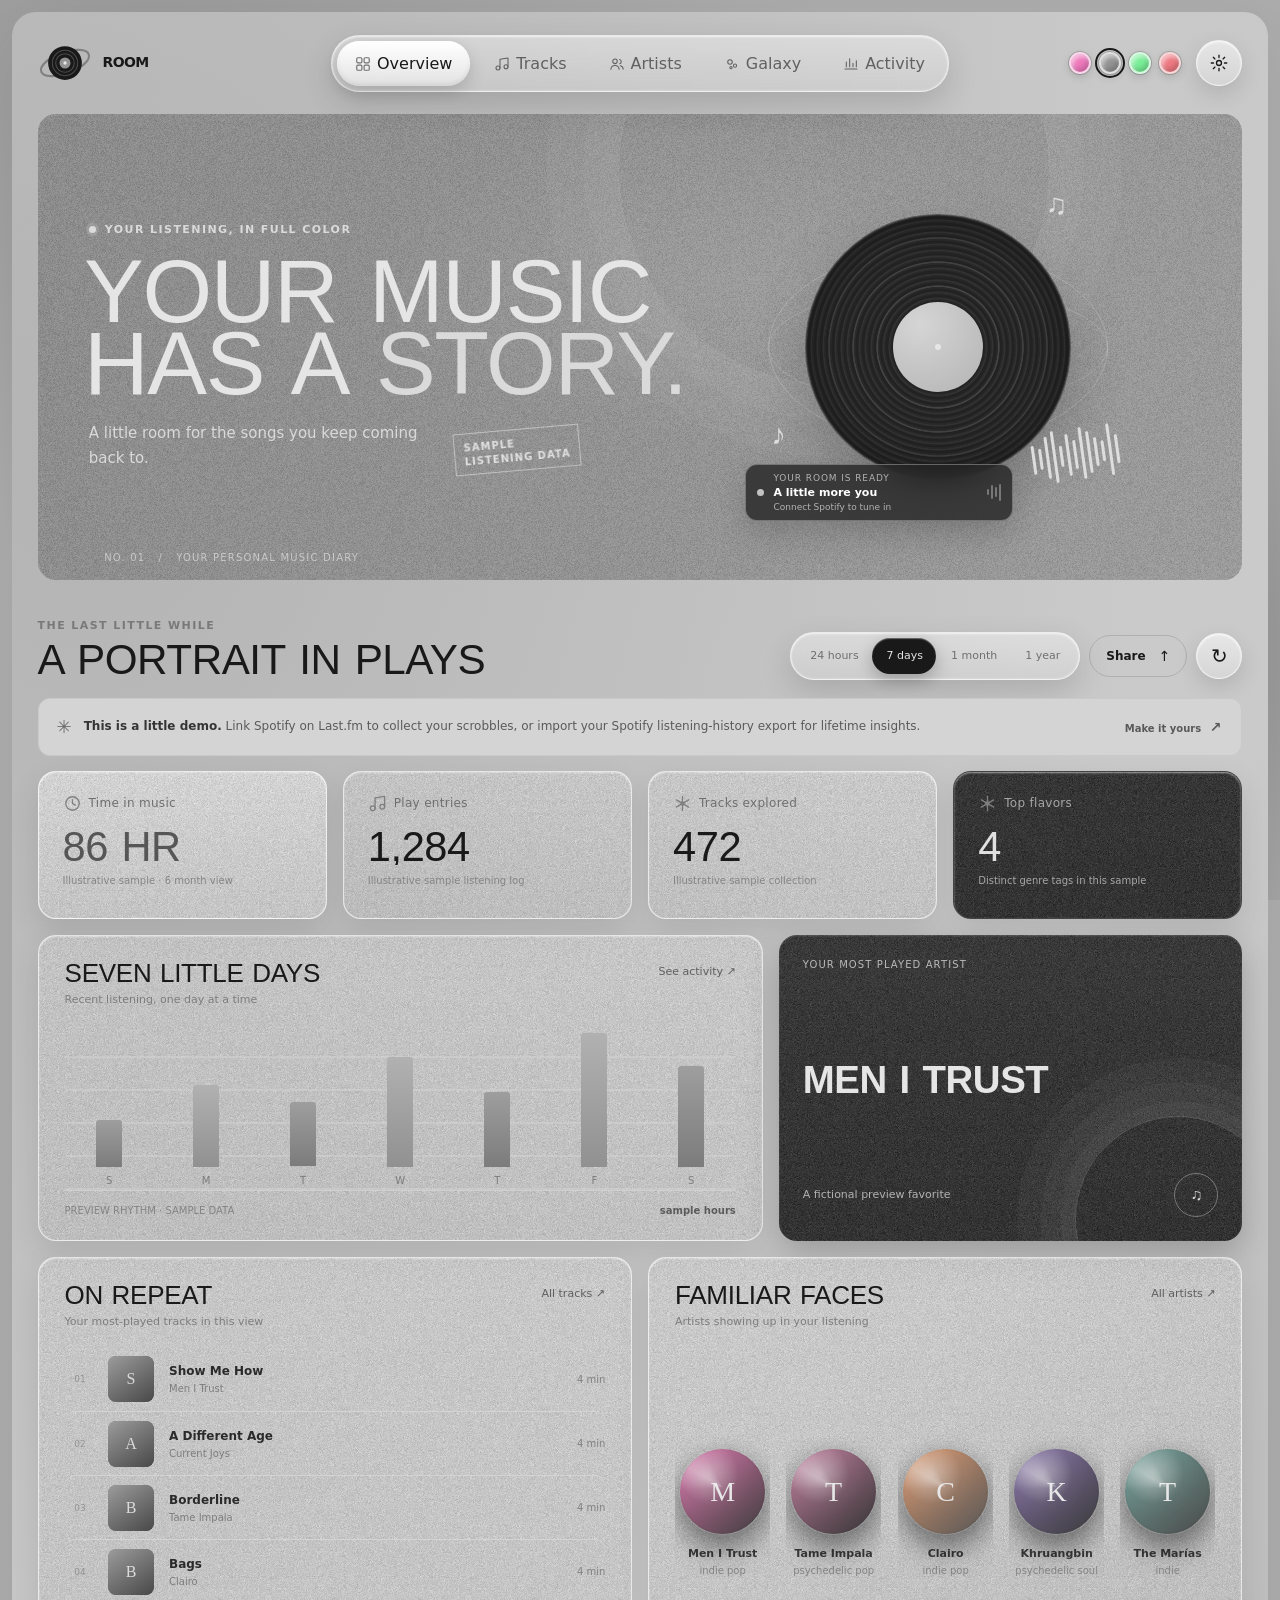
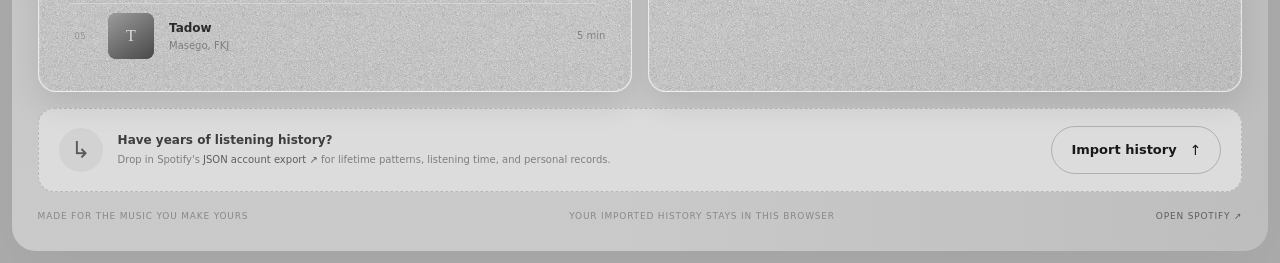
==== commit 7562a1d6: "Clean word breaks in galaxy bubbles" ====
--- a/index.html
+++ b/index.html
@@ -7,15 +7,15 @@
     <meta name="description" content="A listening dashboard for Spotify listeners who track their music with Last.fm." />
     <title>Room</title>
     <link rel="icon" type="image/svg+xml" href="./logo.svg?v=3" />
-    <link id="themeStylesheet" rel="stylesheet" href="./styles.css?v=20" />
+    <link id="themeStylesheet" rel="stylesheet" href="./styles.css?v=21" />
     <script>
       try {
         var __roomTheme = localStorage.getItem("room-theme") || "grey";
-        var __themeHref = { pink: "./themes/pink.css?v=20", green: "./themes/green.css?v=20", red: "./themes/red.css?v=20" }[__roomTheme];
+        var __themeHref = { pink: "./themes/pink.css?v=21", green: "./themes/green.css?v=21", red: "./themes/red.css?v=21" }[__roomTheme];
         if (__themeHref) document.getElementById("themeStylesheet").href = __themeHref;
       } catch (e) {}
     </script>
-    <script src="./config.js?v=20"></script>
+    <script src="./config.js?v=21"></script>
     <script src="./app.js?v=21" defer></script>
   </head>
   <body>
--- a/styles.css
+++ b/styles.css
@@ -1206,7 +1206,7 @@
 .galaxy-wrap { position: relative; width: 100%; aspect-ratio: 16 / 10; }
 .bubble { position: absolute; display: grid; place-items: center; overflow: hidden; border-radius: 50%; text-align: center; animation: arrive 600ms var(--ease) both; box-shadow: inset -8px -12px 24px rgb(0 0 0 / 25%), inset 6px 8px 16px rgb(255 255 255 / 18%), 0 10px 24px rgb(0 0 0 / 18%); }
 .bubble > span { display: grid; gap: 4px; padding: 0 12%; }
-.bubble strong { display: block; color: #fff; font-size: clamp(11px, 1.7vw, 22px); line-height: 1.15; overflow-wrap: anywhere; }
+.bubble strong { display: block; color: #fff; font-size: clamp(11px, 1.7vw, 22px); line-height: 1.2; overflow-wrap: break-word; word-break: normal; }
 .bubble small { color: rgb(255 255 255 / 75%); font-size: 11px; }
 .panel.listening-note { border: 0; color: var(--white); background: linear-gradient(180deg, rgb(34 34 34 / 94%), rgb(18 18 18 / 90%)); -webkit-backdrop-filter: blur(16px) saturate(1.3); backdrop-filter: blur(16px) saturate(1.3); box-shadow: inset 0 1px 2px rgb(255 255 255 / 18%), 0 12px 32px rgb(0 0 0 / 22%); }
 
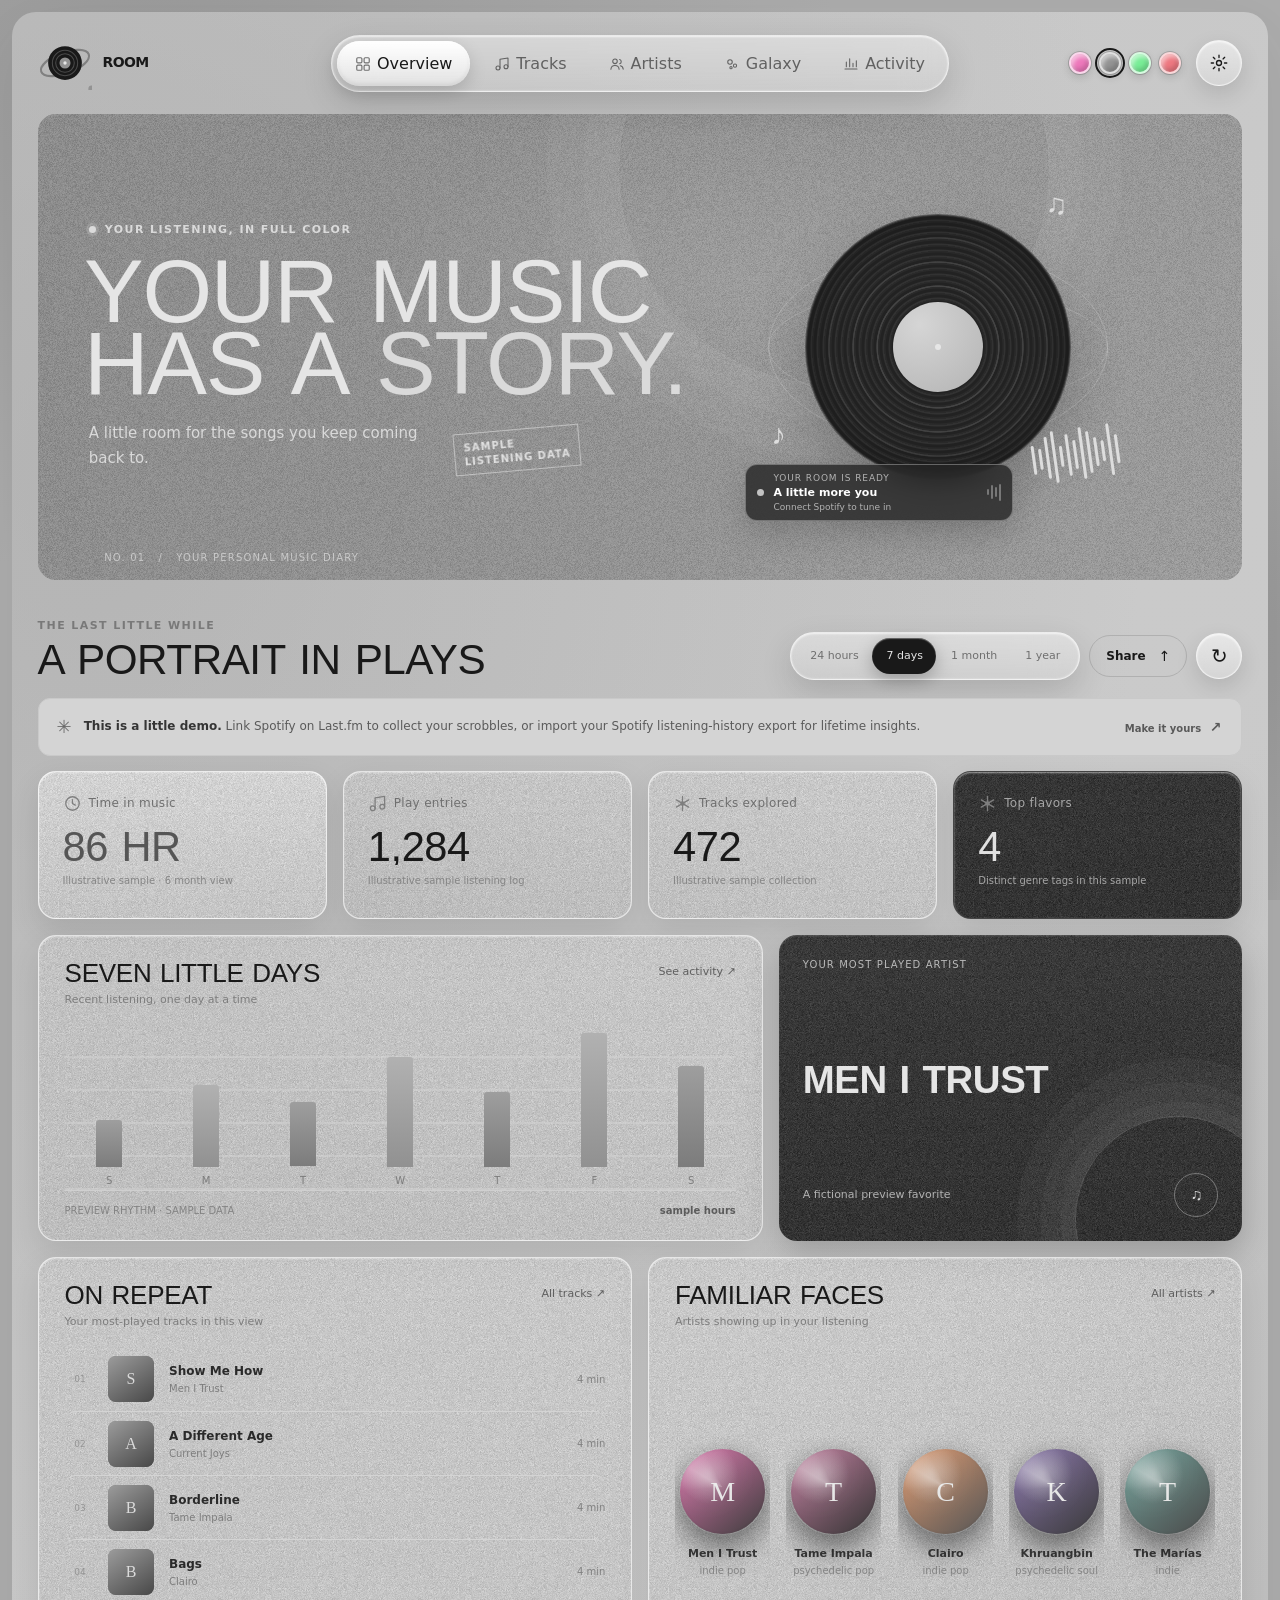
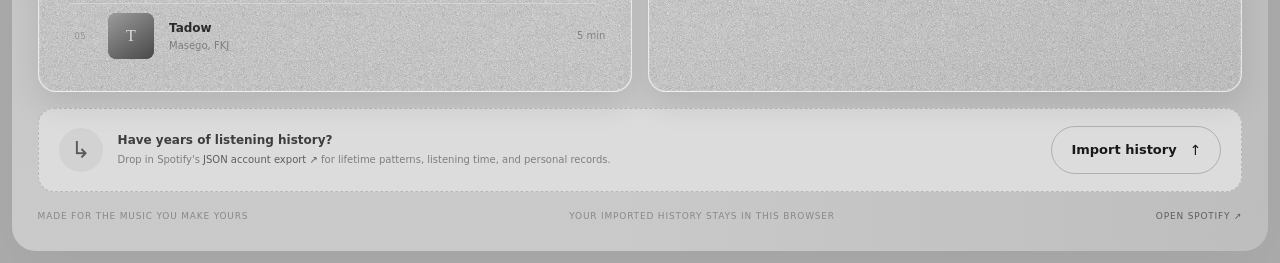
==== commit da960ccd: "Galaxy constellation lines, pop entrance, mouse parallax tilt" ====
--- a/index.html
+++ b/index.html
@@ -7,16 +7,16 @@
     <meta name="description" content="A listening dashboard for Spotify listeners who track their music with Last.fm." />
     <title>Room</title>
     <link rel="icon" type="image/svg+xml" href="./logo.svg?v=3" />
-    <link id="themeStylesheet" rel="stylesheet" href="./styles.css?v=21" />
+    <link id="themeStylesheet" rel="stylesheet" href="./styles.css?v=22" />
     <script>
       try {
         var __roomTheme = localStorage.getItem("room-theme") || "grey";
-        var __themeHref = { pink: "./themes/pink.css?v=21", green: "./themes/green.css?v=21", red: "./themes/red.css?v=21" }[__roomTheme];
+        var __themeHref = { pink: "./themes/pink.css?v=22", green: "./themes/green.css?v=22", red: "./themes/red.css?v=22" }[__roomTheme];
         if (__themeHref) document.getElementById("themeStylesheet").href = __themeHref;
       } catch (e) {}
     </script>
-    <script src="./config.js?v=21"></script>
-    <script src="./app.js?v=21" defer></script>
+    <script src="./config.js?v=22"></script>
+    <script src="./app.js?v=22" defer></script>
   </head>
   <body>
     <div class="paper">
--- a/styles.css
+++ b/styles.css
@@ -1210,7 +1210,7 @@
 .bubble small { color: rgb(255 255 255 / 75%); font-size: 11px; }
 .panel.listening-note { border: 0; color: var(--white); background: linear-gradient(180deg, rgb(34 34 34 / 94%), rgb(18 18 18 / 90%)); -webkit-backdrop-filter: blur(16px) saturate(1.3); backdrop-filter: blur(16px) saturate(1.3); box-shadow: inset 0 1px 2px rgb(255 255 255 / 18%), 0 12px 32px rgb(0 0 0 / 22%); }
 
-.bubble { transition: scale 350ms cubic-bezier(.3, 1.4, .4, 1), filter 250ms ease; animation: arrive 600ms var(--ease) both, bubble-drift 7s ease-in-out infinite; }
+.bubble { transition: scale 350ms cubic-bezier(.3, 1.4, .4, 1), filter 250ms ease; animation: bubble-in 750ms cubic-bezier(.25, 1.45, .35, 1) both, bubble-drift 7s ease-in-out infinite; }
 .bubble:nth-child(2) { animation-delay: 70ms, -1.4s; }
 .bubble:nth-child(3) { animation-delay: 140ms, -2.8s; }
 .bubble:nth-child(4) { animation-delay: 210ms, -4.2s; }
@@ -1262,3 +1262,7 @@
 .panel, .stat-card { position: relative; background: linear-gradient(180deg, rgb(255 255 255 / 32%), rgb(255 255 255 / 15%)); }
 .panel::before, .stat-card::before { content: ""; position: absolute; inset: 0; border-radius: inherit; background-image: url("./grain.png"); background-size: 200px; opacity: .16; pointer-events: none; }
 .panel > *, .stat-card > * { position: relative; z-index: 1; }
+.galaxy-lines { position: absolute; inset: 0; width: 100%; height: 100%; pointer-events: none; }
+.galaxy-lines line { stroke: rgb(255 255 255 / 55%); stroke-width: 2; stroke-dasharray: 5 11; animation: line-flow 3.2s linear infinite; }
+@keyframes bubble-in { from { opacity: 0; transform: scale(.3); } }
+@keyframes line-flow { to { stroke-dashoffset: -32; } }
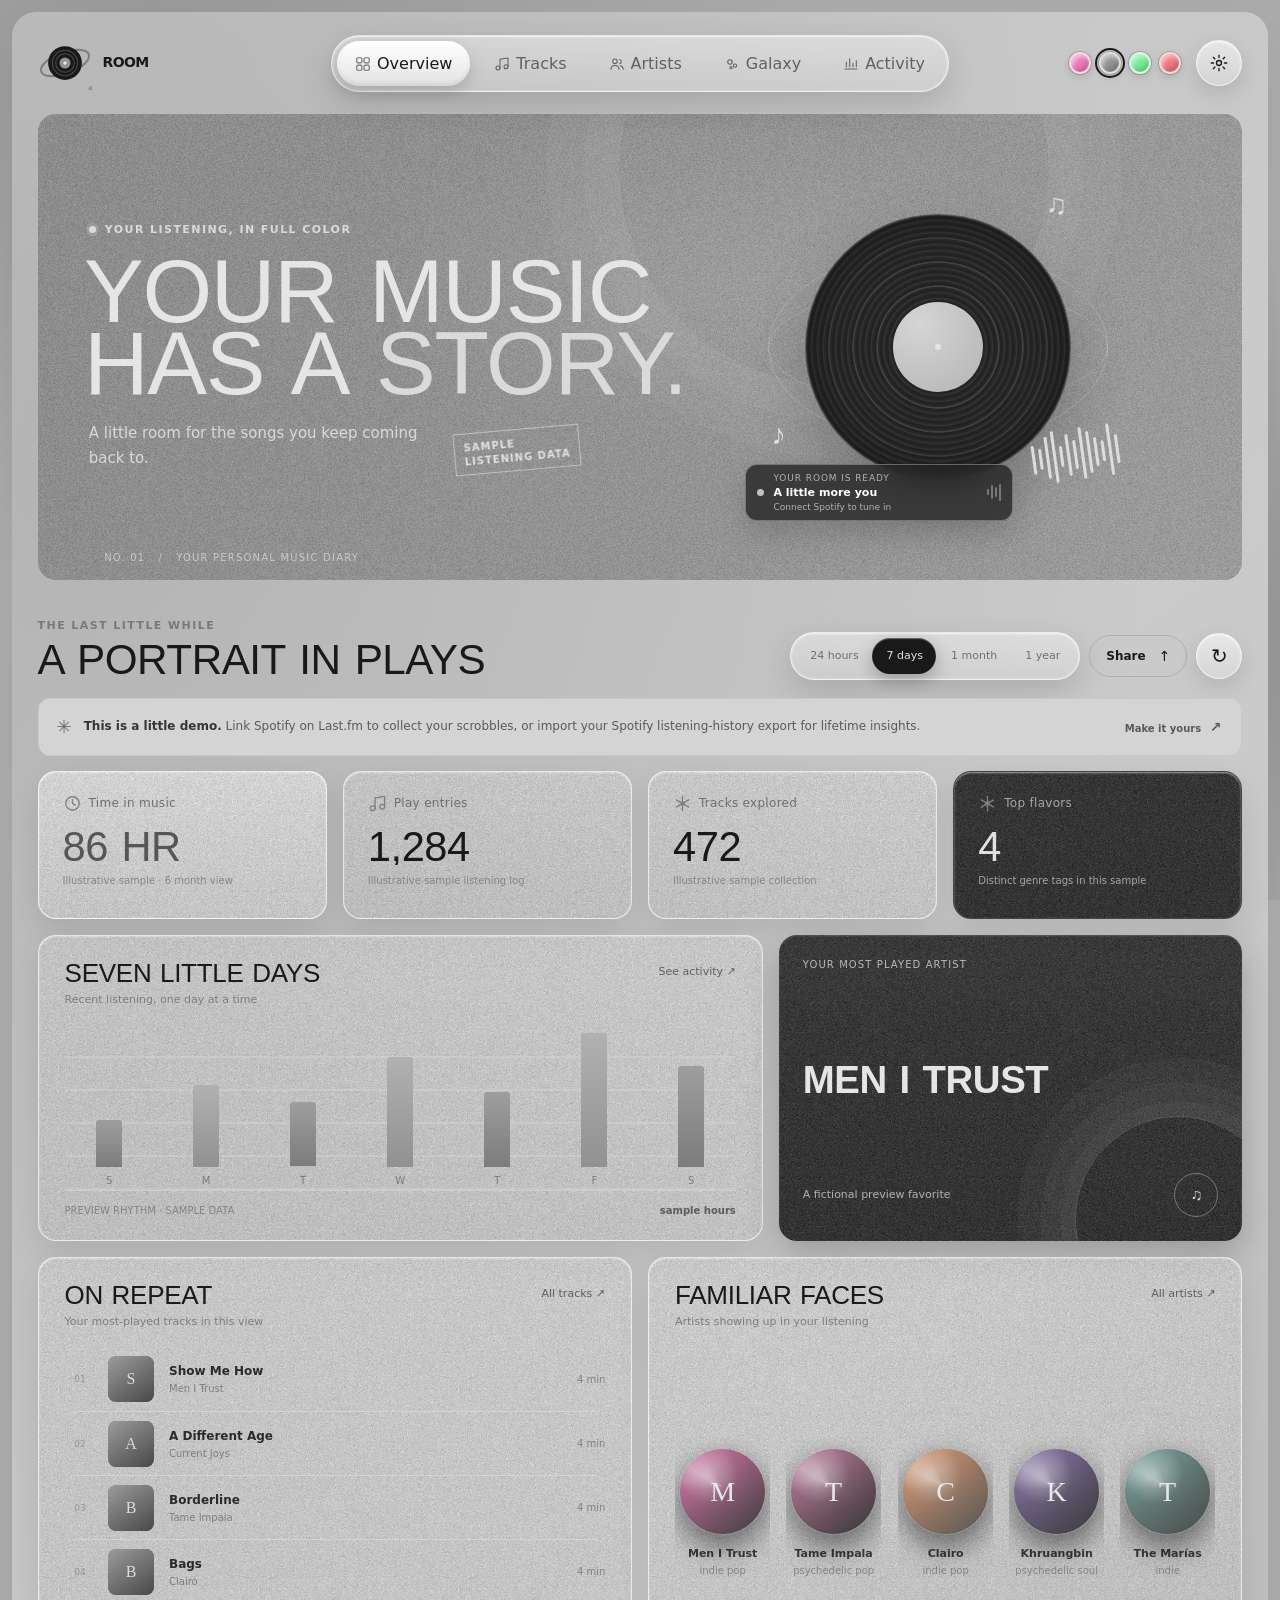
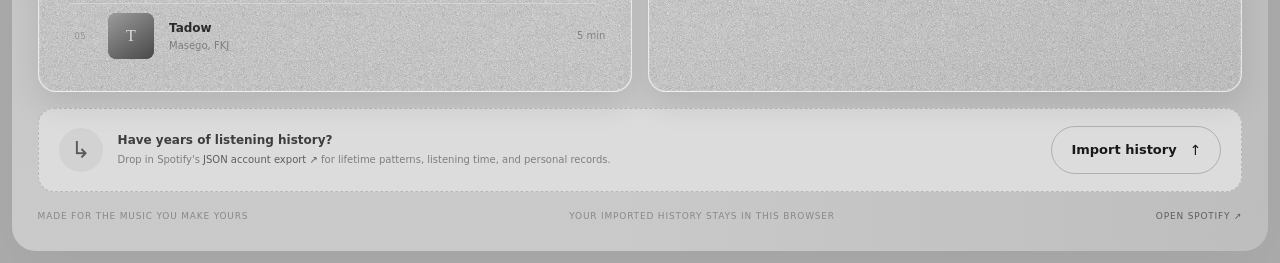
==== commit 4c73f014: "Mobile: scrollable nav, no-blur frosted fallback, static orbs" ====
--- a/index.html
+++ b/index.html
@@ -7,16 +7,16 @@
     <meta name="description" content="A listening dashboard for Spotify listeners who track their music with Last.fm." />
     <title>Room</title>
     <link rel="icon" type="image/svg+xml" href="./logo.svg?v=3" />
-    <link id="themeStylesheet" rel="stylesheet" href="./styles.css?v=22" />
+    <link id="themeStylesheet" rel="stylesheet" href="./styles.css?v=23" />
     <script>
       try {
         var __roomTheme = localStorage.getItem("room-theme") || "grey";
-        var __themeHref = { pink: "./themes/pink.css?v=22", green: "./themes/green.css?v=22", red: "./themes/red.css?v=22" }[__roomTheme];
+        var __themeHref = { pink: "./themes/pink.css?v=23", green: "./themes/green.css?v=23", red: "./themes/red.css?v=23" }[__roomTheme];
         if (__themeHref) document.getElementById("themeStylesheet").href = __themeHref;
       } catch (e) {}
     </script>
-    <script src="./config.js?v=22"></script>
-    <script src="./app.js?v=22" defer></script>
+    <script src="./config.js?v=23"></script>
+    <script src="./app.js?v=23" defer></script>
   </head>
   <body>
     <div class="paper">
--- a/styles.css
+++ b/styles.css
@@ -1266,3 +1266,18 @@
 .galaxy-lines line { stroke: rgb(255 255 255 / 55%); stroke-width: 2; stroke-dasharray: 5 11; animation: line-flow 3.2s linear infinite; }
 @keyframes bubble-in { from { opacity: 0; transform: scale(.3); } }
 @keyframes line-flow { to { stroke-dashoffset: -32; } }
+
+@media (max-width: 620px) {
+  .main-nav { padding: 4px; gap: 2px; }
+  .nav-link { flex: 0 0 auto; padding: 8px 10px; font-size: 11px; white-space: nowrap; }
+  .nav-icon { width: 12px; height: 12px; margin-right: 4px; }
+  .main-nav, .range-switch, .icon-button, .panel, .stat-card { -webkit-backdrop-filter: none; backdrop-filter: none; }
+  .main-nav, .range-switch { background: rgb(255 255 255 / 45%); }
+  .icon-button { background: rgb(255 255 255 / 55%); }
+  .panel { background: linear-gradient(180deg, rgb(255 255 255 / 70%), rgb(255 255 255 / 55%)); }
+  .stat-card { background: linear-gradient(180deg, rgb(255 255 255 / 72%), rgb(255 255 255 / 58%)); }
+  .panel.listening-note { -webkit-backdrop-filter: none; backdrop-filter: none; }
+  .stat-card.is-dark { -webkit-backdrop-filter: none; backdrop-filter: none; }
+  .artist-art, .artist-art::before, .artist-art::after { animation: none; }
+  .bubble { animation: bubble-in 750ms cubic-bezier(.25, 1.45, .35, 1) both; }
+}
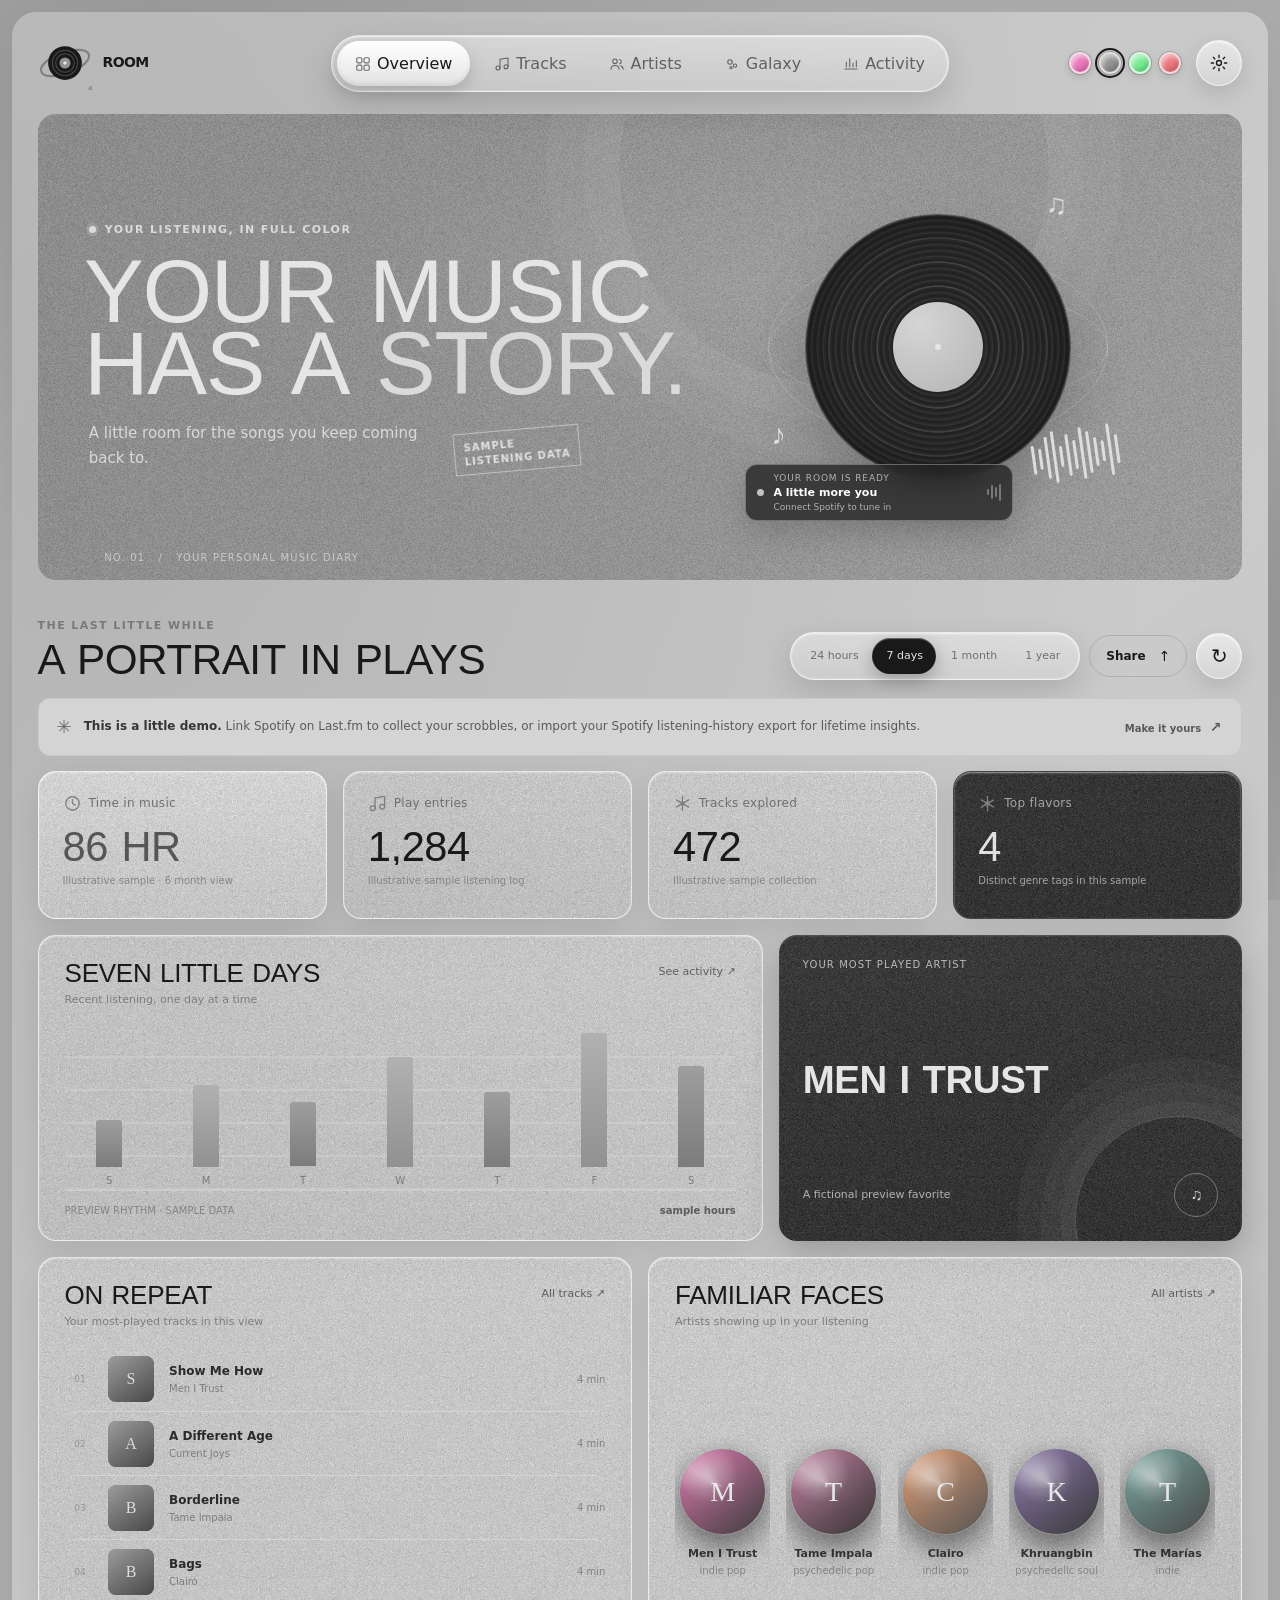
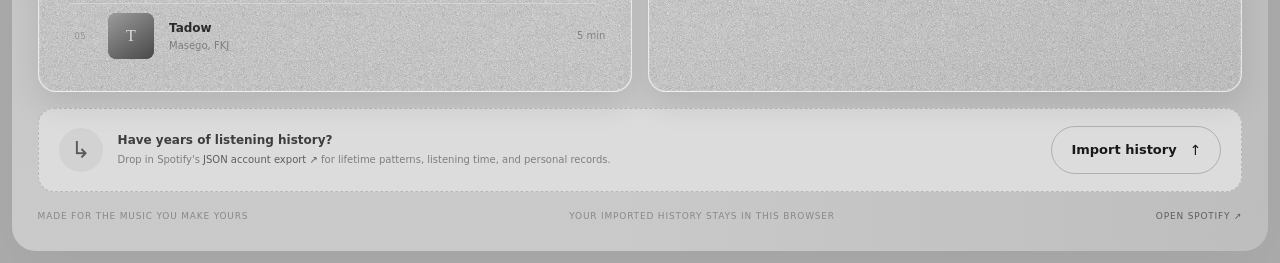
==== commit 23b98a93: "SEO meta, robots, sitemap, README demo link" ====
--- a/index.html
+++ b/index.html
@@ -5,7 +5,15 @@
     <meta name="viewport" content="width=device-width, initial-scale=1" />
     <meta name="theme-color" content="#a3a3a3" />
     <meta name="description" content="A listening dashboard for Spotify listeners who track their music with Last.fm." />
-    <title>Room</title>
+    <title>Room – Your Listening Stats</title>
+    <meta name="description" content="Room turns your Spotify listening history via Last.fm into beautiful stats: top tracks, artists, genres, streaks and shareable cards." />
+    <meta property="og:type" content="website" />
+    <meta property="og:title" content="Room – Your Listening Stats" />
+    <meta property="og:description" content="Your Spotify listening, tracked with Last.fm and turned into stats, galaxies and share cards." />
+    <meta property="og:url" content="https://abdu2l.github.io/Room/" />
+    <meta name="twitter:card" content="summary" />
+    <meta name="twitter:title" content="Room – Your Listening Stats" />
+    <meta name="twitter:description" content="Your Spotify listening, tracked with Last.fm and turned into stats, galaxies and share cards." />
     <link rel="icon" type="image/svg+xml" href="./logo.svg?v=3" />
     <link id="themeStylesheet" rel="stylesheet" href="./styles.css?v=23" />
     <script>
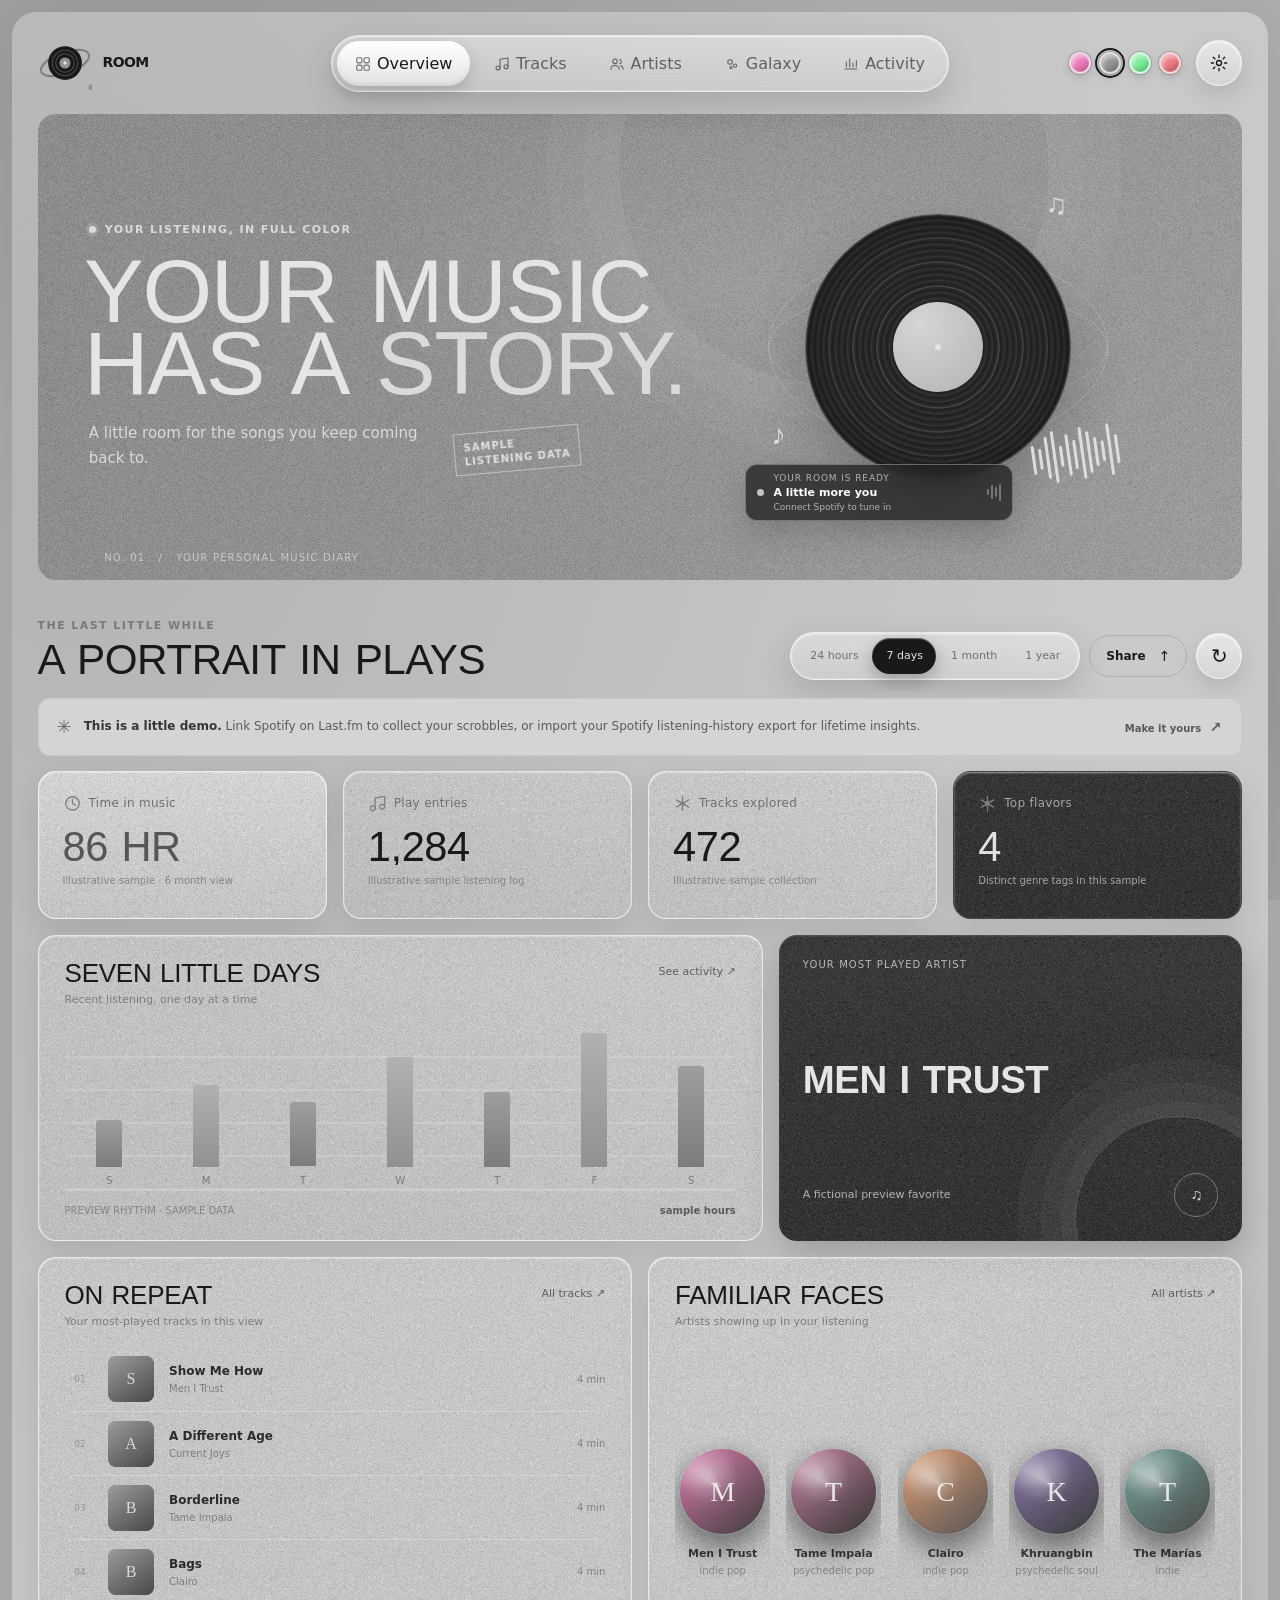
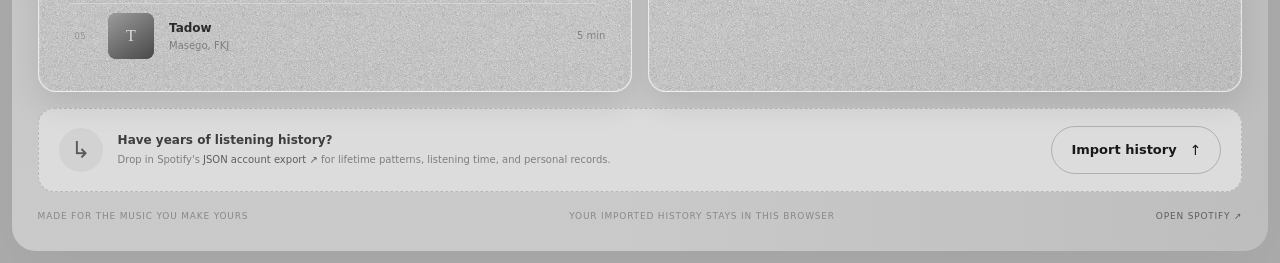
==== commit 27b46bde: "iOS-proof dialogs with fallback + popup-block notice" ====
--- a/index.html
+++ b/index.html
@@ -15,16 +15,16 @@
     <meta name="twitter:title" content="Room – Your Listening Stats" />
     <meta name="twitter:description" content="Your Spotify listening, tracked with Last.fm and turned into stats, galaxies and share cards." />
     <link rel="icon" type="image/svg+xml" href="./logo.svg?v=3" />
-    <link id="themeStylesheet" rel="stylesheet" href="./styles.css?v=23" />
+    <link id="themeStylesheet" rel="stylesheet" href="./styles.css?v=24" />
     <script>
       try {
         var __roomTheme = localStorage.getItem("room-theme") || "grey";
-        var __themeHref = { pink: "./themes/pink.css?v=23", green: "./themes/green.css?v=23", red: "./themes/red.css?v=23" }[__roomTheme];
+        var __themeHref = { pink: "./themes/pink.css?v=24", green: "./themes/green.css?v=24", red: "./themes/red.css?v=24" }[__roomTheme];
         if (__themeHref) document.getElementById("themeStylesheet").href = __themeHref;
       } catch (e) {}
     </script>
-    <script src="./config.js?v=23"></script>
-    <script src="./app.js?v=23" defer></script>
+    <script src="./config.js?v=24"></script>
+    <script src="./app.js?v=24" defer></script>
   </head>
   <body>
     <div class="paper">
--- a/styles.css
+++ b/styles.css
@@ -1281,3 +1281,4 @@
   .artist-art, .artist-art::before, .artist-art::after { animation: none; }
   .bubble { animation: bubble-in 750ms cubic-bezier(.25, 1.45, .35, 1) both; }
 }
+.connect-dialog { position: fixed; inset: 0; margin: auto; }
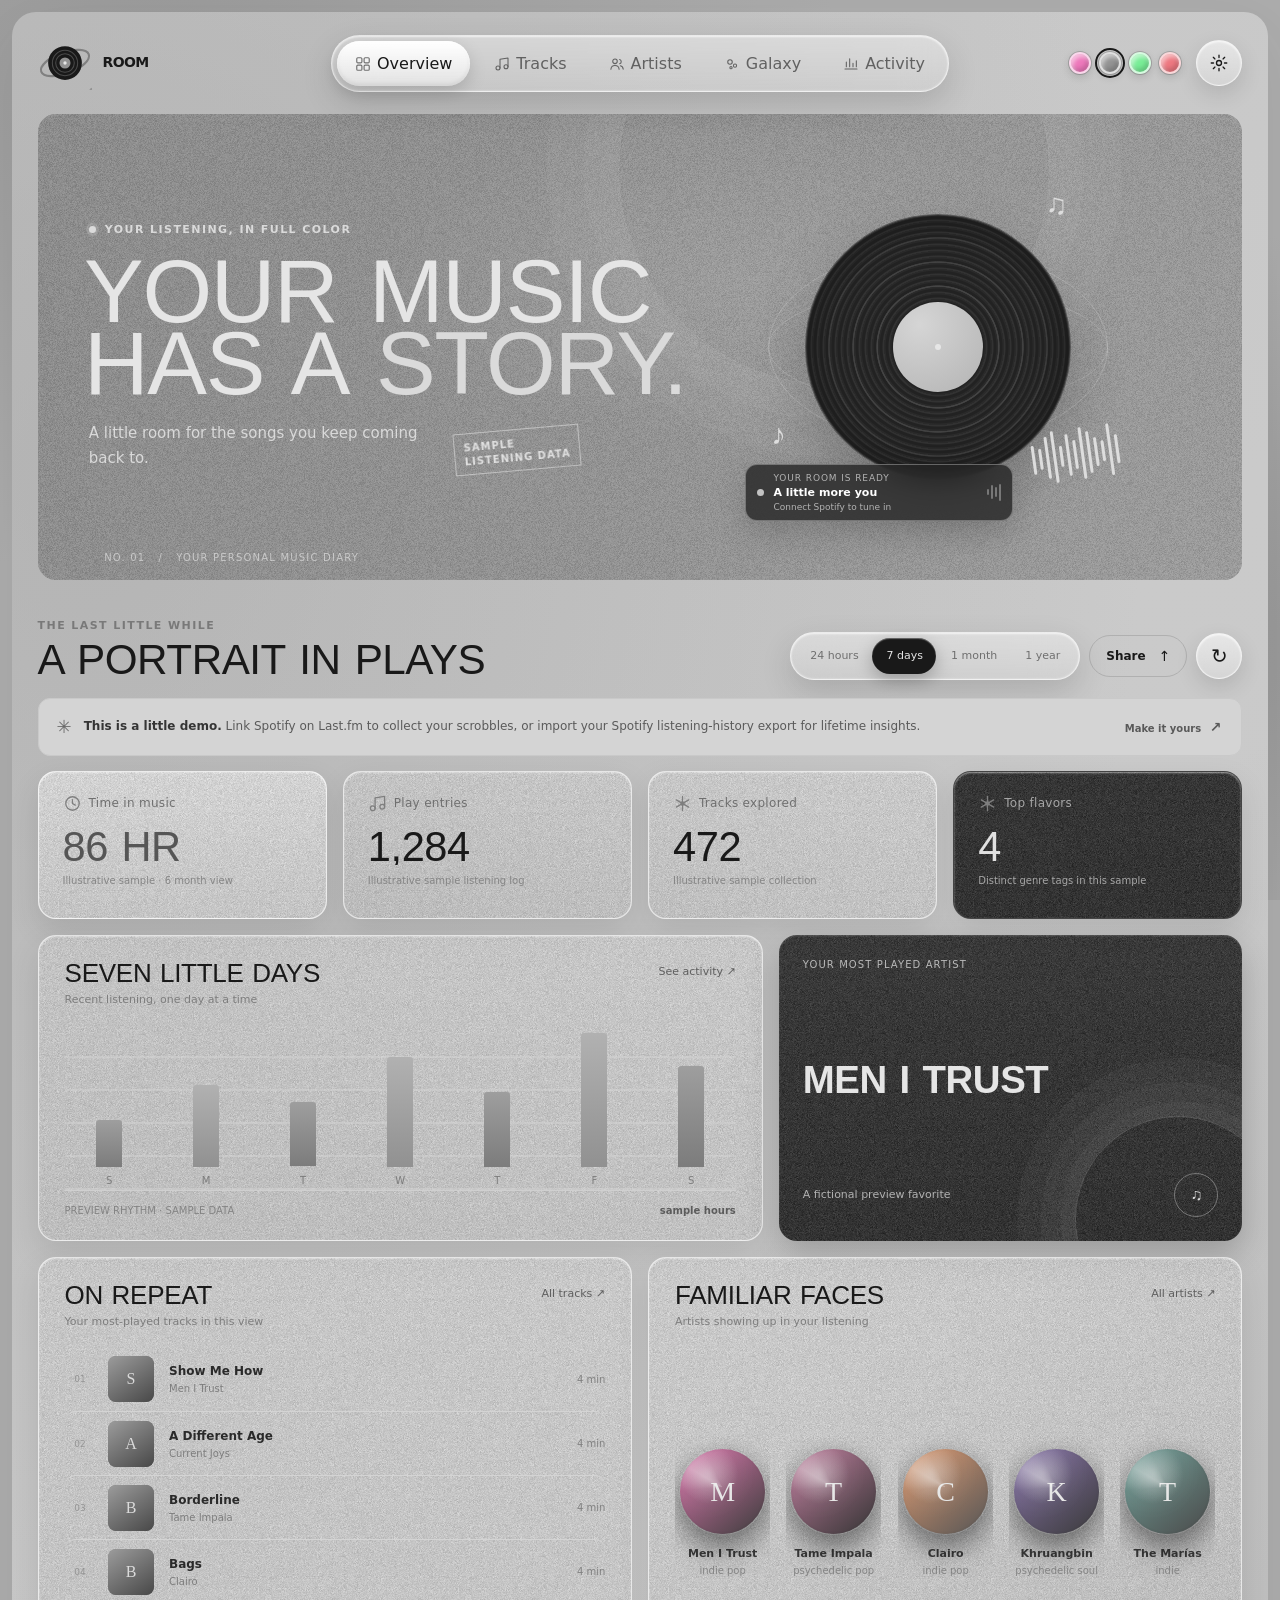
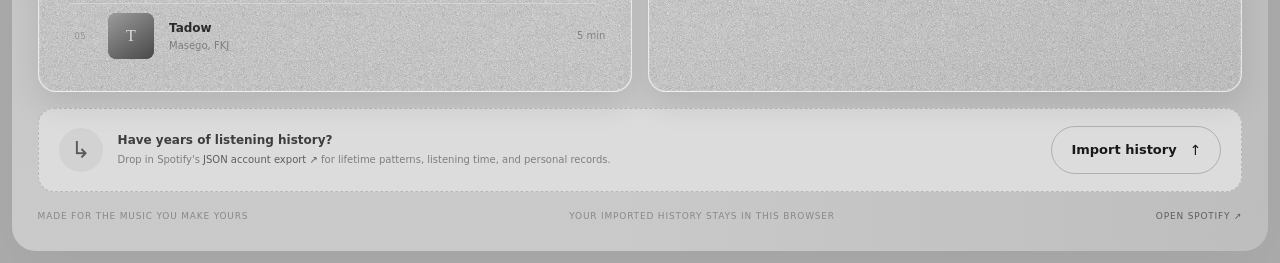
==== commit 132304cf: "Username entry directly in settings menu" ====
--- a/index.html
+++ b/index.html
@@ -15,16 +15,16 @@
     <meta name="twitter:title" content="Room – Your Listening Stats" />
     <meta name="twitter:description" content="Your Spotify listening, tracked with Last.fm and turned into stats, galaxies and share cards." />
     <link rel="icon" type="image/svg+xml" href="./logo.svg?v=3" />
-    <link id="themeStylesheet" rel="stylesheet" href="./styles.css?v=24" />
+    <link id="themeStylesheet" rel="stylesheet" href="./styles.css?v=25" />
     <script>
       try {
         var __roomTheme = localStorage.getItem("room-theme") || "grey";
-        var __themeHref = { pink: "./themes/pink.css?v=24", green: "./themes/green.css?v=24", red: "./themes/red.css?v=24" }[__roomTheme];
+        var __themeHref = { pink: "./themes/pink.css?v=25", green: "./themes/green.css?v=25", red: "./themes/red.css?v=25" }[__roomTheme];
         if (__themeHref) document.getElementById("themeStylesheet").href = __themeHref;
       } catch (e) {}
     </script>
-    <script src="./config.js?v=24"></script>
-    <script src="./app.js?v=24" defer></script>
+    <script src="./config.js?v=25"></script>
+    <script src="./app.js?v=25" defer></script>
   </head>
   <body>
     <div class="paper">
@@ -57,6 +57,9 @@
             <div class="settings-menu" id="settingsMenu" hidden>
               <p class="settings-title">SETTINGS</p>
               <span class="connection-label" id="connectionLabel"><i></i> Preview mode</span>
+              <p class="settings-title">LAST.FM USERNAME</p>
+              <input id="menuUsername" class="client-id-input settings-input" type="text" inputmode="text" autocomplete="username" spellcheck="false" placeholder="Last.fm username" />
+              <button class="pill-button pill-dark" id="menuLoadButton" type="button">Show my stats <span aria-hidden="true">↗</span></button>
               <button class="pill-button pill-dark" id="connectButton" type="button">Log in with Spotify <span aria-hidden="true">↗</span></button>
               <button class="text-button disconnect-button" id="disconnectButton" type="button" hidden>Disconnect</button>
               <a class="settings-credit" href="https://github.com/Abdu2l" target="_blank" rel="noreferrer">made by Abdu2l ↗</a>
--- a/styles.css
+++ b/styles.css
@@ -1282,3 +1282,4 @@
   .bubble { animation: bubble-in 750ms cubic-bezier(.25, 1.45, .35, 1) both; }
 }
 .connect-dialog { position: fixed; inset: 0; margin: auto; }
+.settings-input { width: 100%; min-height: 42px; }
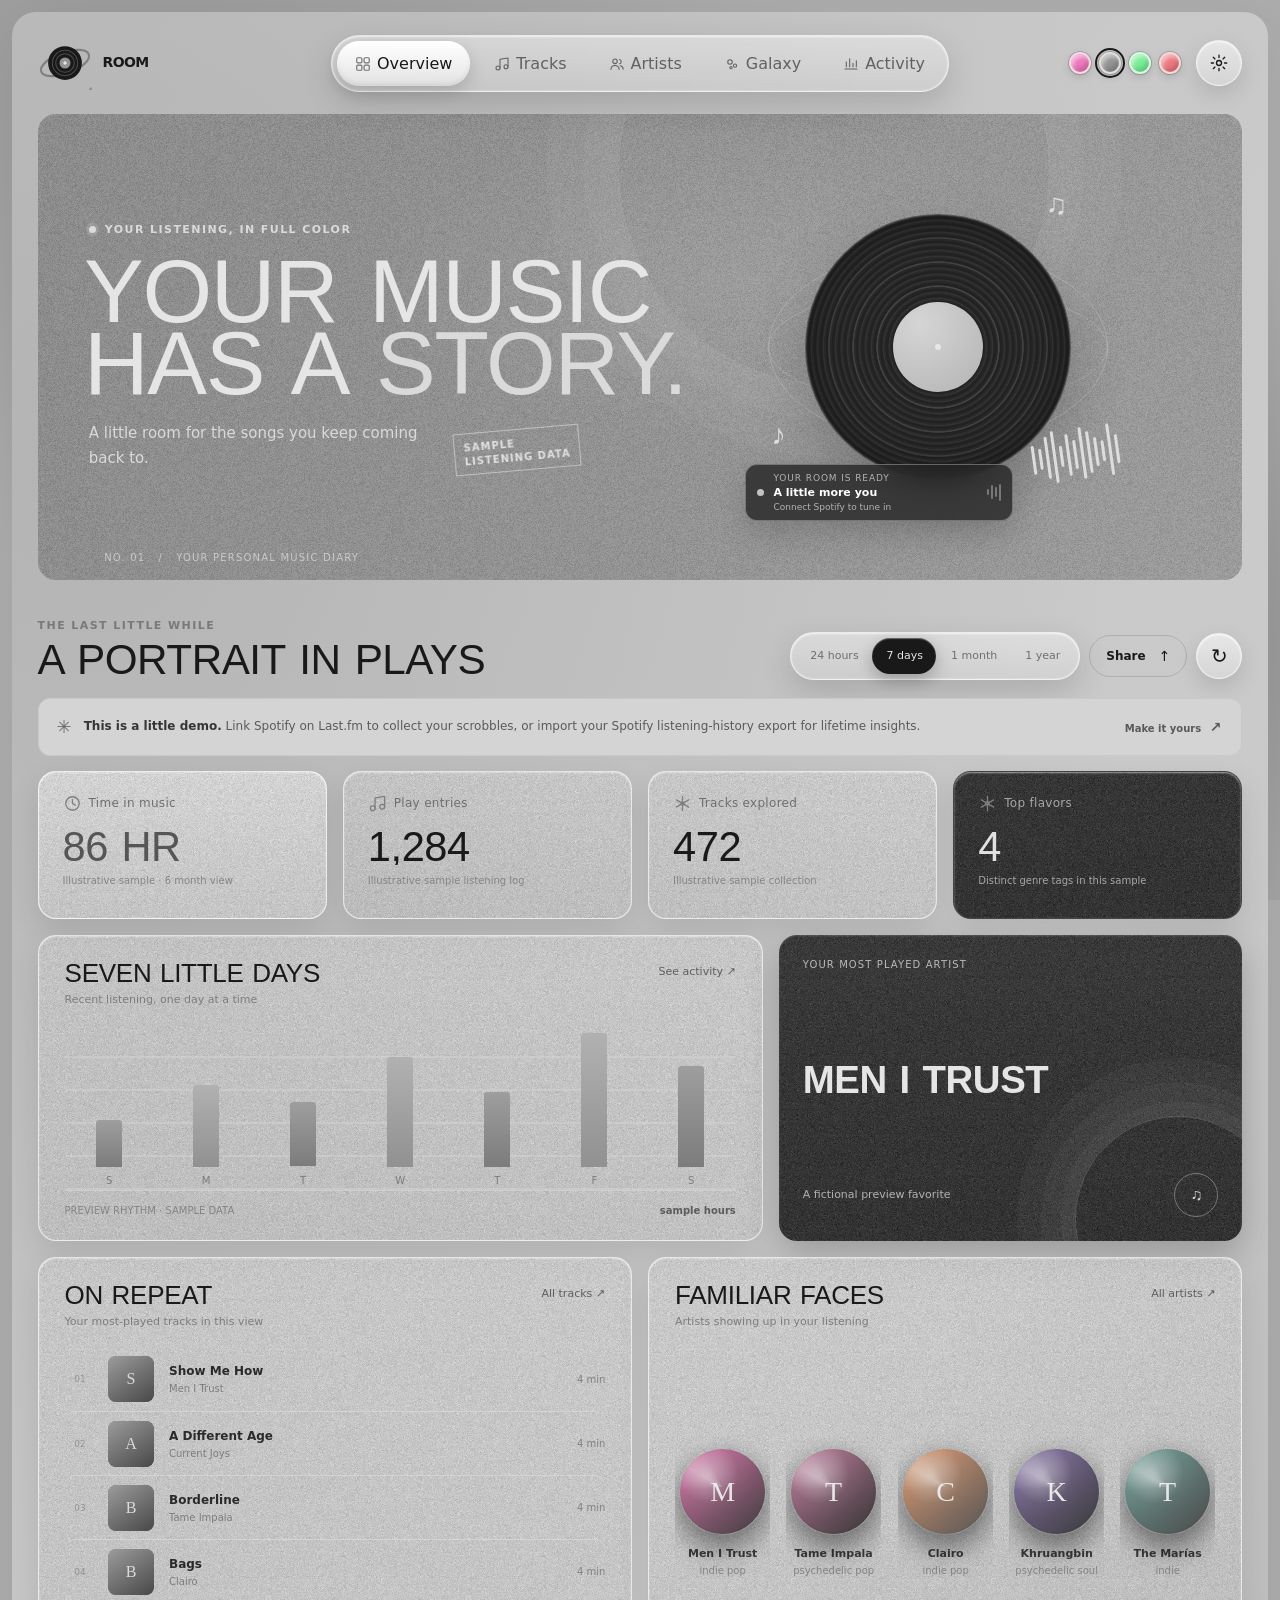
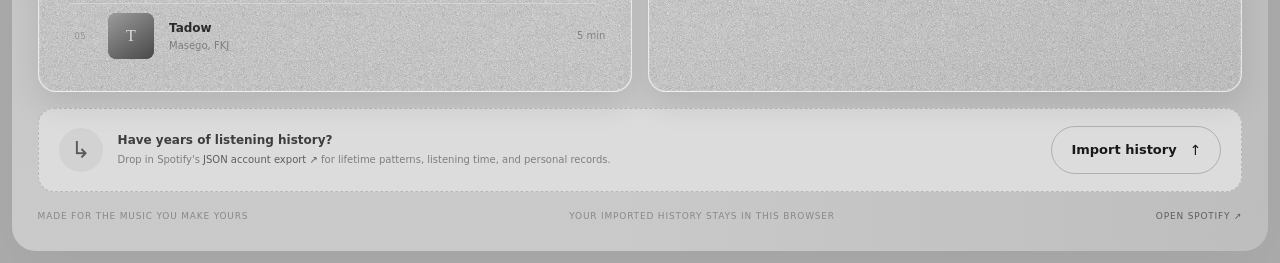
==== commit b4b6d084: "Artwork via Last.fm channel + share waits for art" ====
--- a/index.html
+++ b/index.html
@@ -15,16 +15,16 @@
     <meta name="twitter:title" content="Room – Your Listening Stats" />
     <meta name="twitter:description" content="Your Spotify listening, tracked with Last.fm and turned into stats, galaxies and share cards." />
     <link rel="icon" type="image/svg+xml" href="./logo.svg?v=3" />
-    <link id="themeStylesheet" rel="stylesheet" href="./styles.css?v=25" />
+    <link id="themeStylesheet" rel="stylesheet" href="./styles.css?v=26" />
     <script>
       try {
         var __roomTheme = localStorage.getItem("room-theme") || "grey";
-        var __themeHref = { pink: "./themes/pink.css?v=25", green: "./themes/green.css?v=25", red: "./themes/red.css?v=25" }[__roomTheme];
+        var __themeHref = { pink: "./themes/pink.css?v=26", green: "./themes/green.css?v=26", red: "./themes/red.css?v=26" }[__roomTheme];
         if (__themeHref) document.getElementById("themeStylesheet").href = __themeHref;
       } catch (e) {}
     </script>
-    <script src="./config.js?v=25"></script>
-    <script src="./app.js?v=25" defer></script>
+    <script src="./config.js?v=26"></script>
+    <script src="./app.js?v=26" defer></script>
   </head>
   <body>
     <div class="paper">
